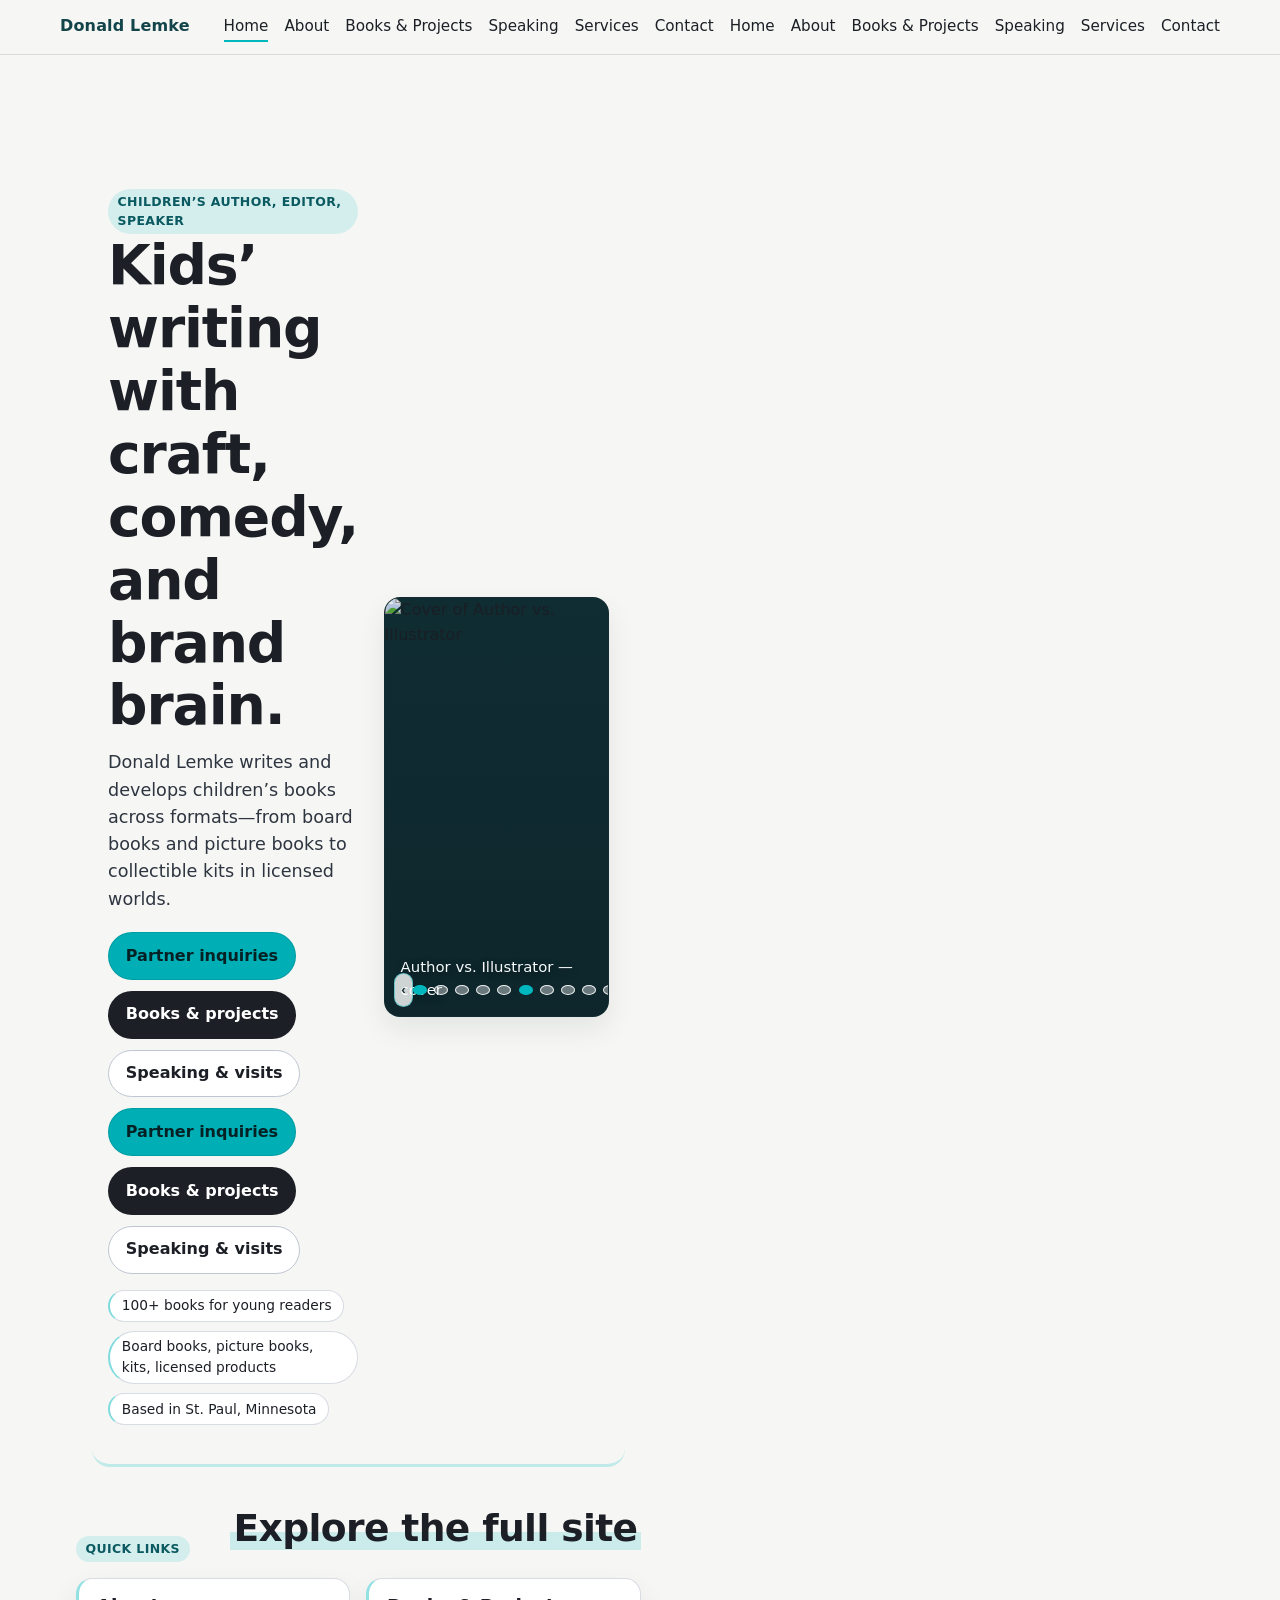
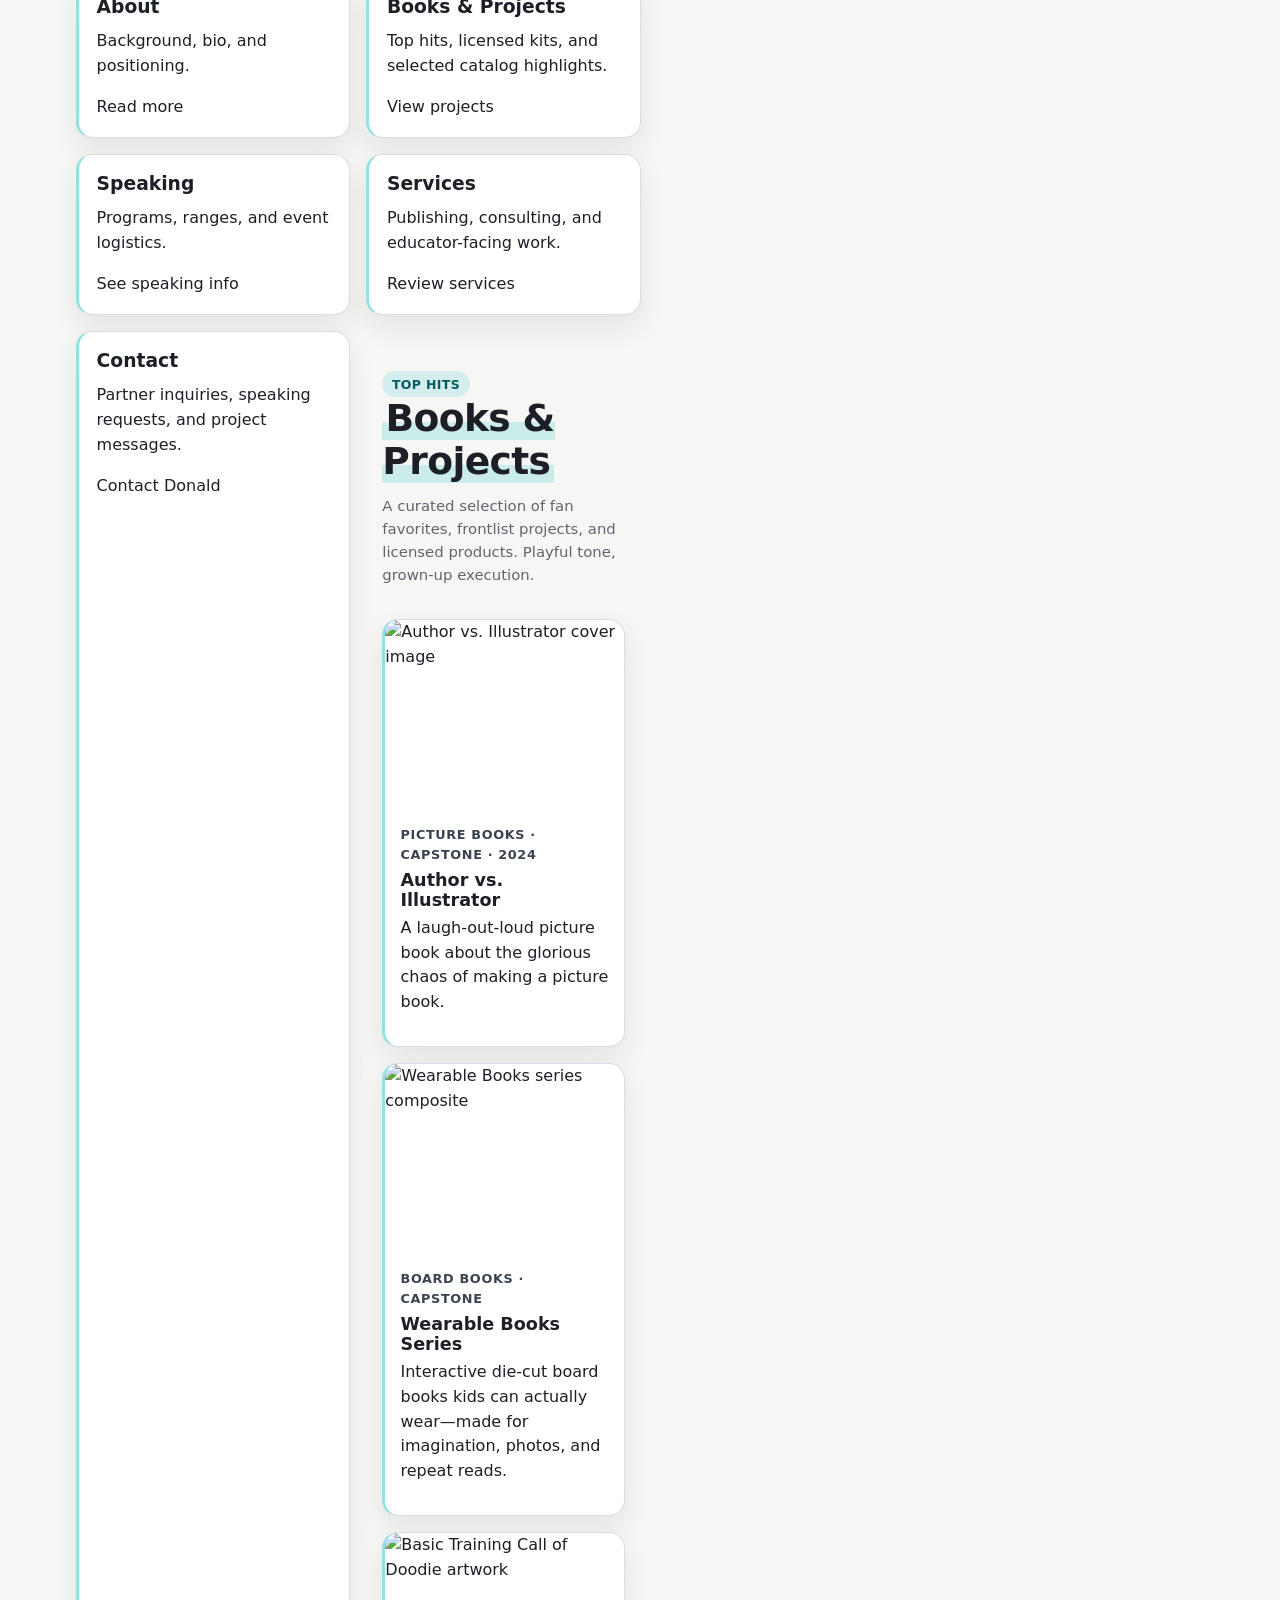
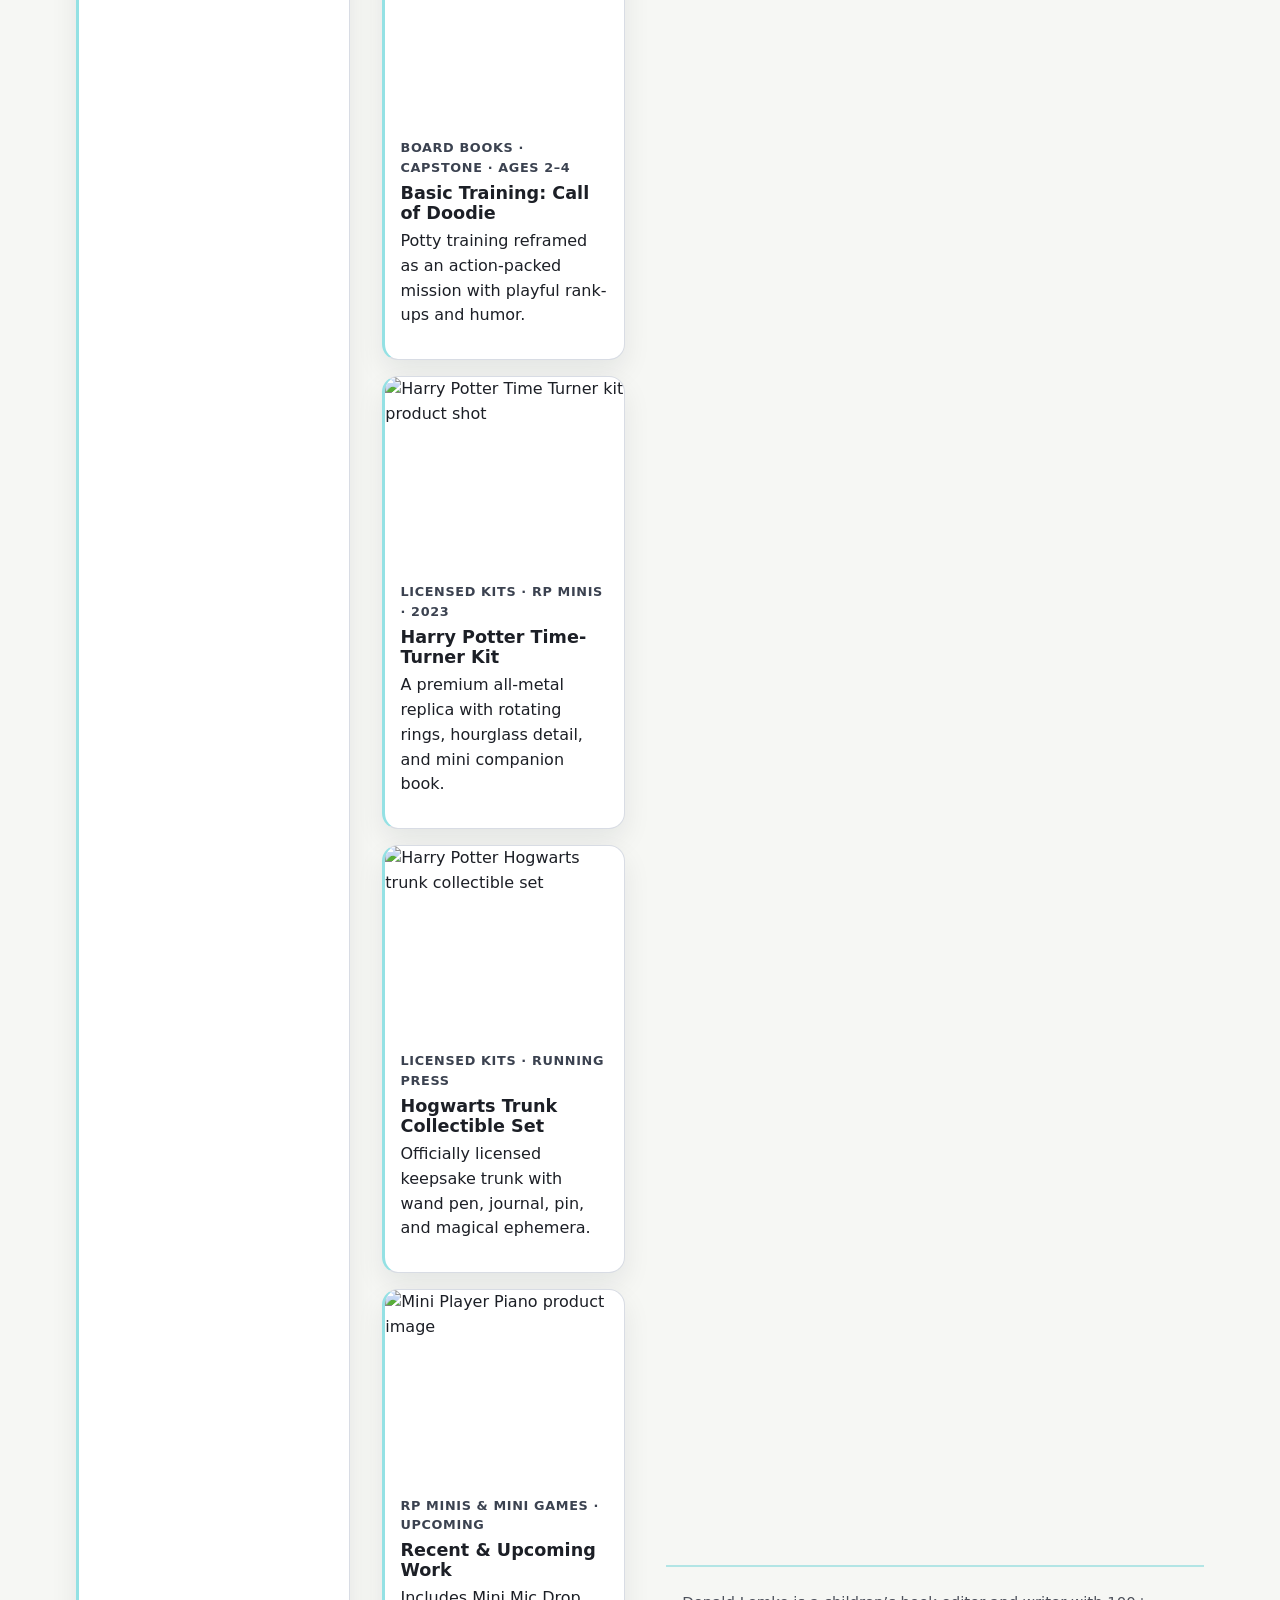
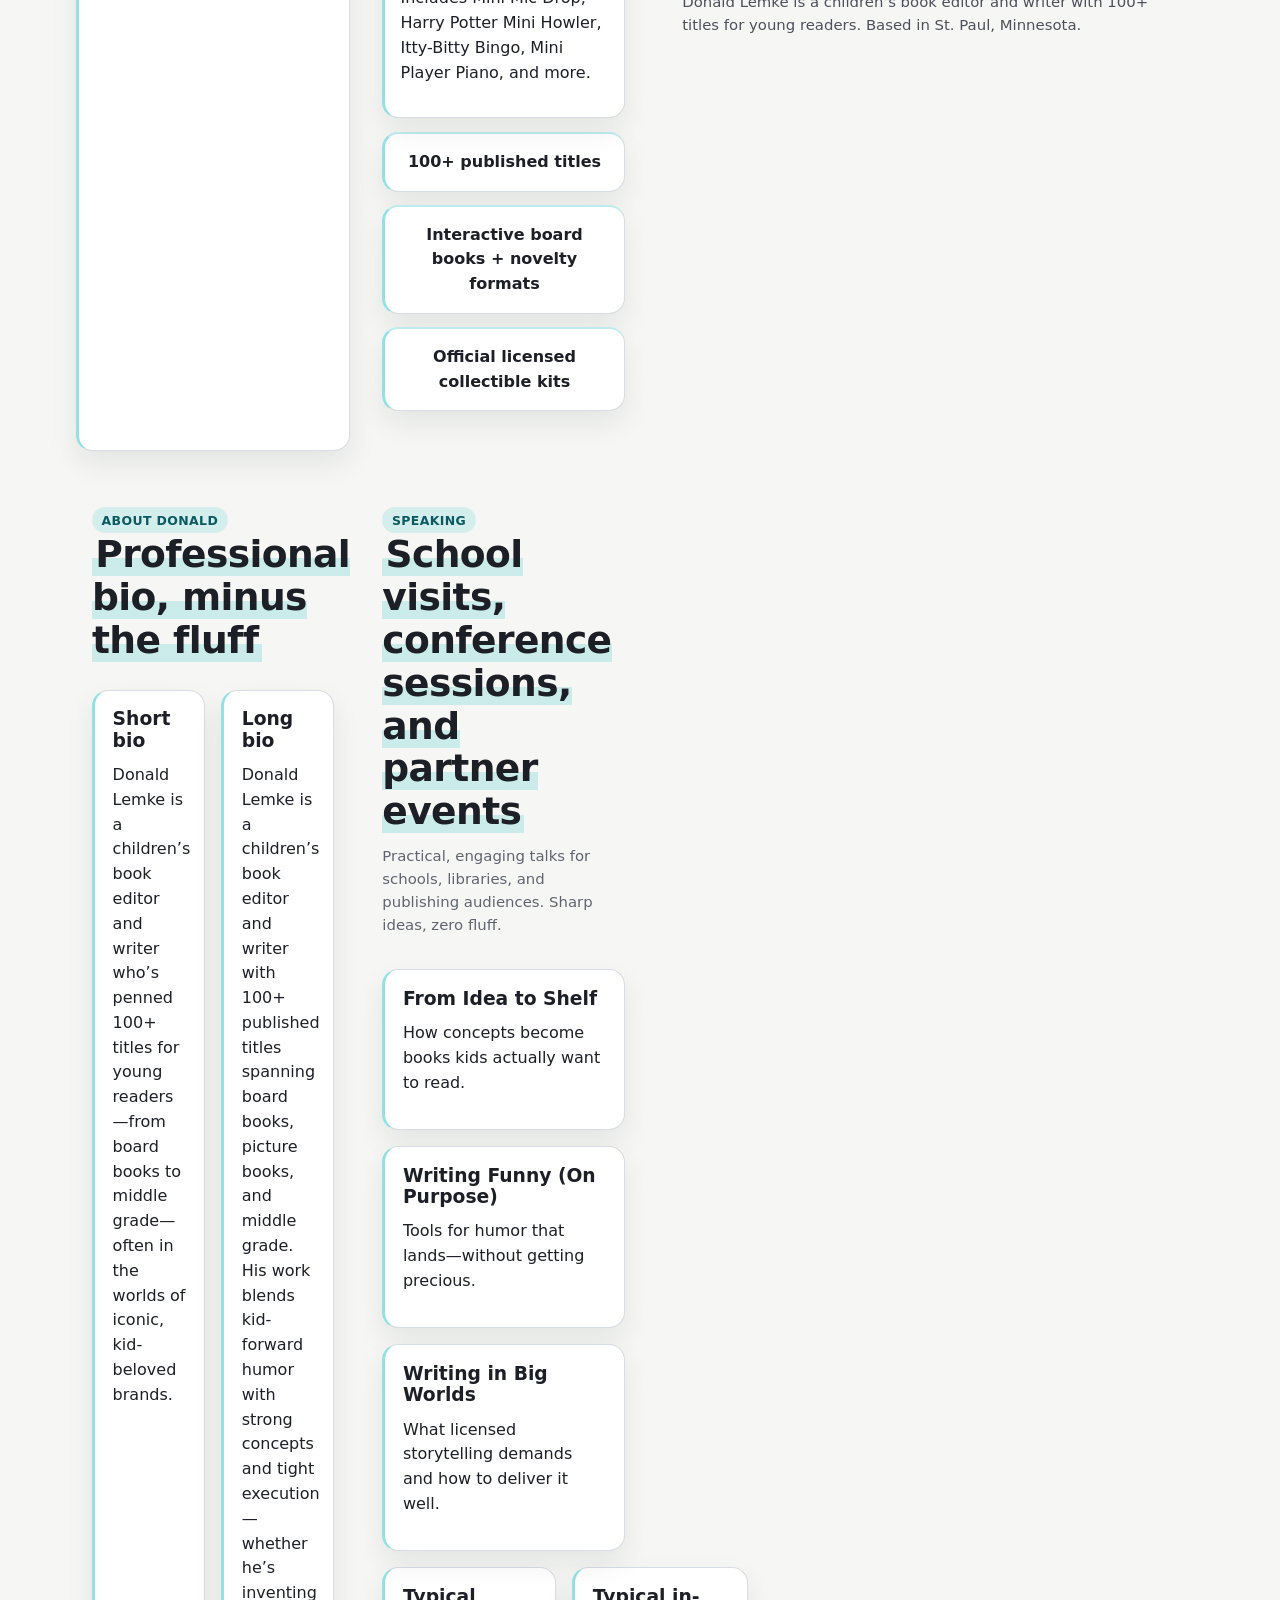
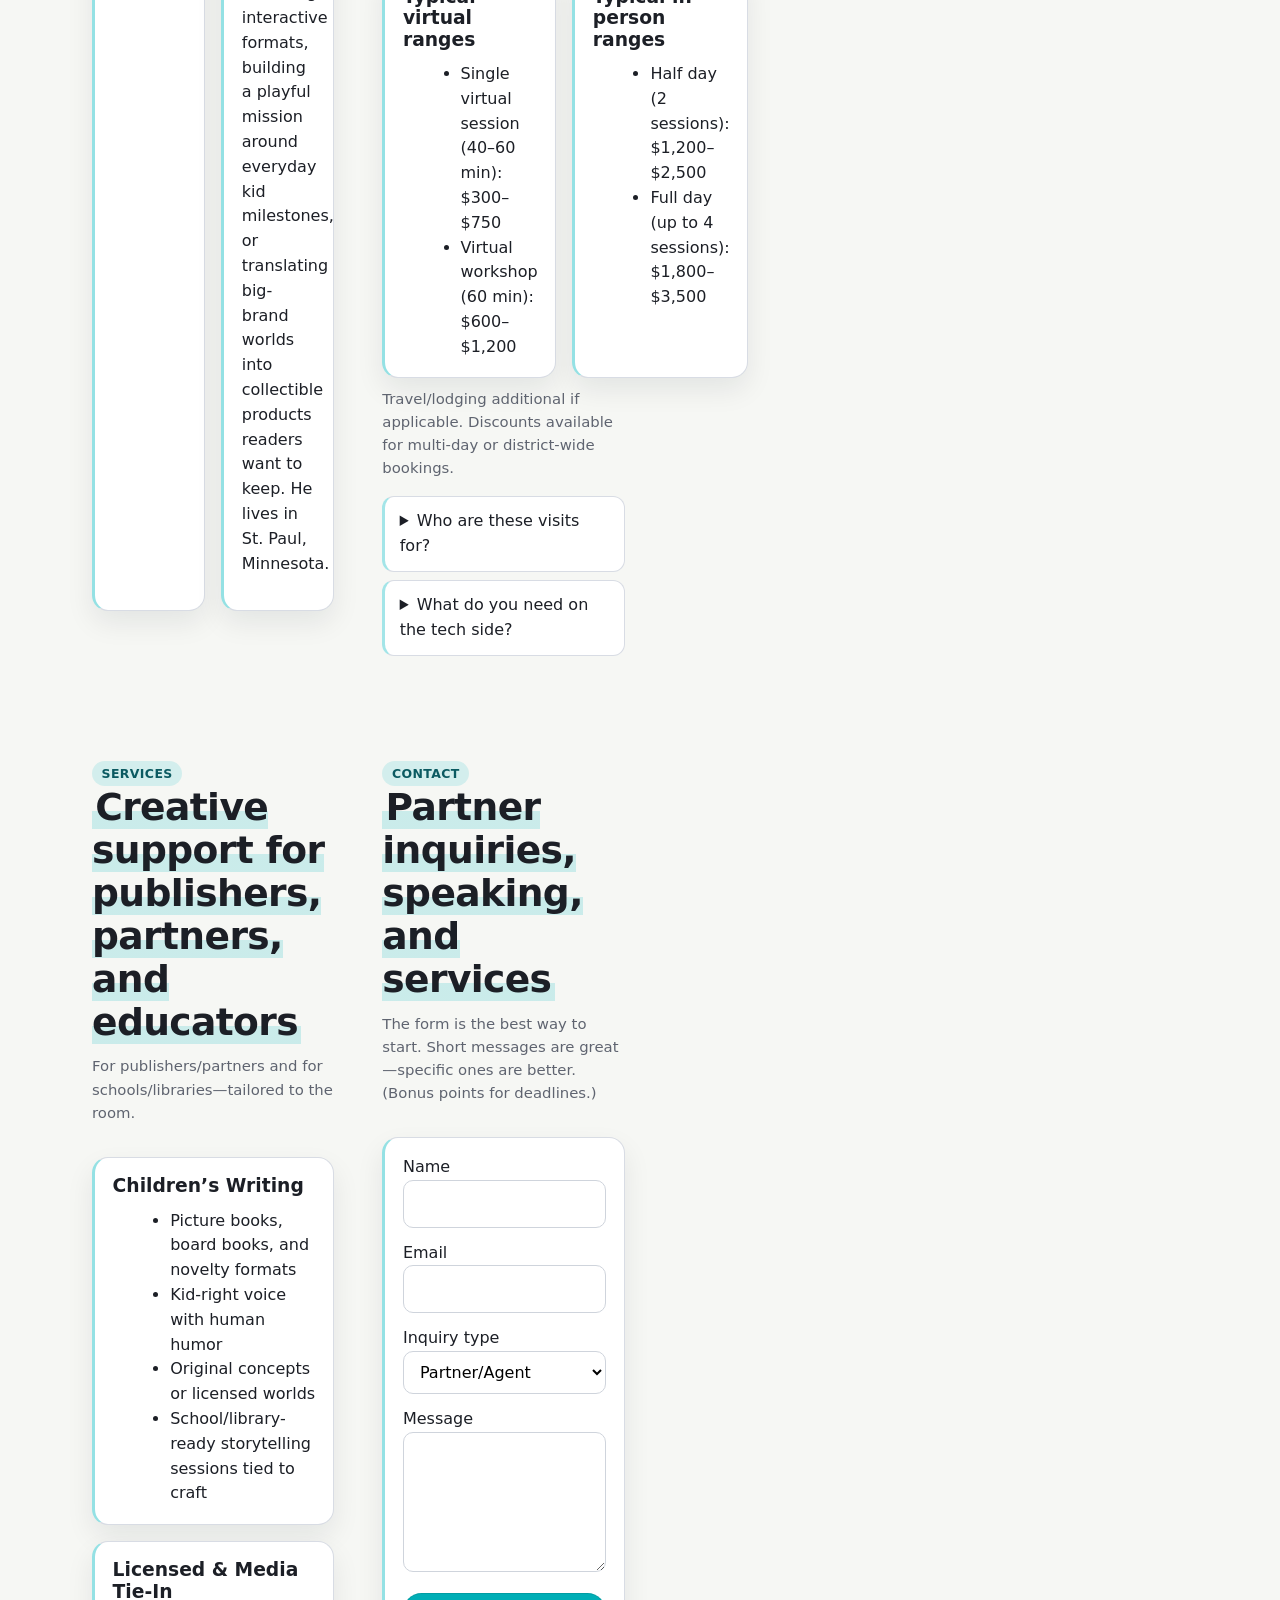
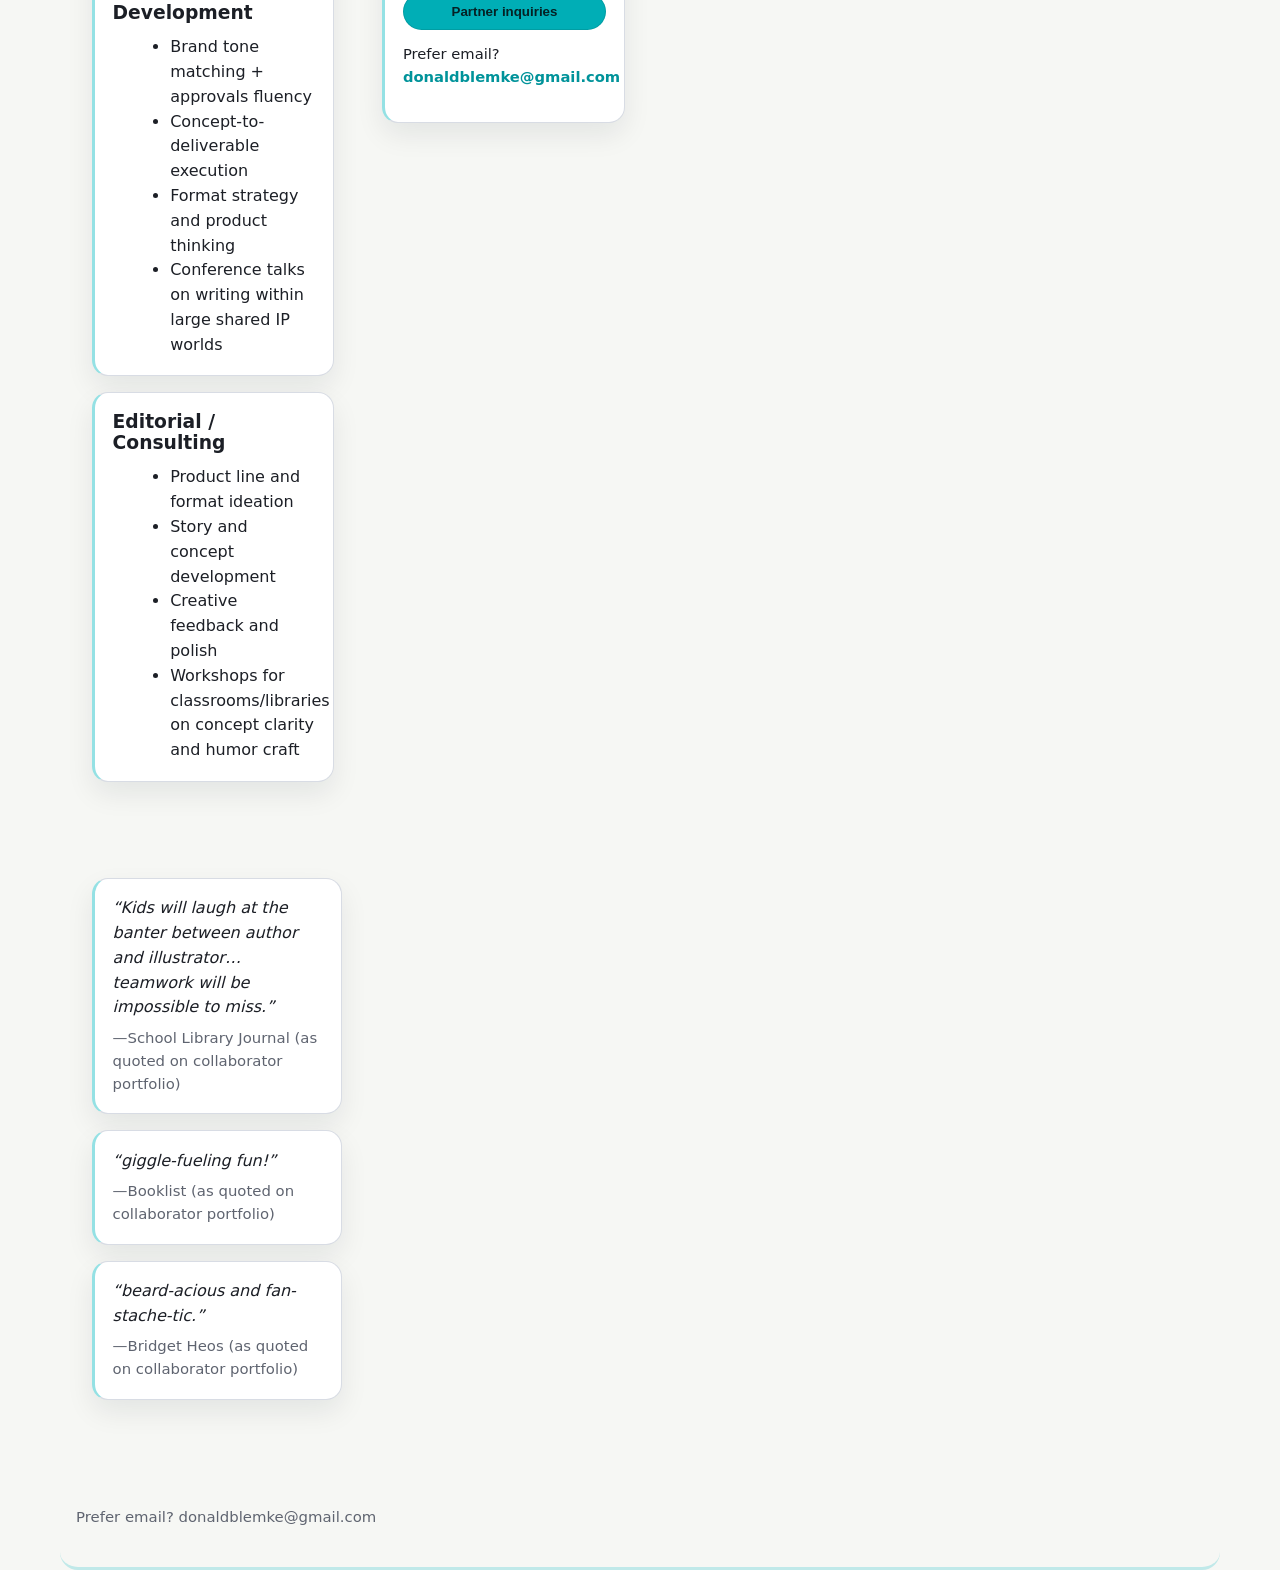
==== index.html @ 1bed09c1 "Merge branch 'main' into codex/build-author-website-for-donald-lemke-vuv1rh" ====
<!doctype html>
<html lang="en">
<head>
  <meta charset="UTF-8" />
  <meta name="viewport" content="width=device-width, initial-scale=1.0" />
  <title>Donald Lemke — Children’s Author, Editor & Speaker</title>
  <meta name="description" content="Clever, human-first writing for kids—original stories, licensed worlds, and everything in between." />
  <link rel="stylesheet" href="/styles.css" />
  <style>
    :root {
      --off-white: #f6f7f4;
      --charcoal: #1c1f26;
      --teal: #00b7be;
      --teal-deep: #00939a;
            --muted: #5f6470;
      --card: #ffffff;
      --border: #d8dce4;
      --shadow: 0 12px 28px rgba(18, 27, 32, 0.08);
      --radius: 16px;
      --max: 1160px;
    }

    * { box-sizing: border-box; }
    html { scroll-behavior: smooth; }
    body {
      margin: 0;
      font-family: Inter, ui-sans-serif, system-ui, -apple-system, Segoe UI, Roboto, Helvetica, Arial, sans-serif;
      color: var(--charcoal);
      background-color: var(--off-white);
      line-height: 1.55;
    }

    img { max-width: 100%; display: block; }
    a { color: inherit; text-decoration: none; position: relative; }

    .container { width: min(100% - 2rem, var(--max)); margin-inline: auto; }

    .accent-label {
      display: inline-block;
      background: rgba(0, 183, 190, 0.14);
      color: #0b5a61;
      padding: 0.2rem 0.6rem;
      border-radius: 999px;
      font-size: 0.78rem;
      font-weight: 700;
      letter-spacing: 0.03em;
      text-transform: uppercase;
    }

    header {
      position: sticky;
      top: 0;
      z-index: 20;
      background: rgba(246, 247, 244, 0.94);
      backdrop-filter: blur(9px);
      border-bottom: 1px solid rgba(28, 31, 38, 0.12);
    }

    .nav-wrap {
      display: flex;
      align-items: center;
      justify-content: space-between;
      gap: 1rem;
      padding: 0.9rem 0;
    }

    .brand {
      font-weight: 850;
      letter-spacing: 0.01em;
      color: #12444a;
    }

    nav { display: flex; flex-wrap: wrap; gap: 1rem; font-size: 0.95rem; }

    nav a::after, a.link::after {
      content: "";
      position: absolute;
      left: 0;
      right: 100%;
      bottom: -3px;
      height: 2px;
      background: var(--teal);
      transition: right 180ms ease;
    }

    nav a:hover::after, a.link:hover::after { right: 0; }

    h1, h2, h3 { line-height: 1.14; margin: 0 0 0.75rem; }
    h1 { font-size: clamp(2.2rem, 5.6vw, 3.45rem); letter-spacing: -0.02em; }
    h2 { font-size: clamp(1.65rem, 3.7vw, 2.35rem); letter-spacing: -0.016em; }
    p { margin: 0 0 1rem; }

    .hero {
      position: relative;
      display: grid;
      grid-template-columns: 1.05fr 1fr;
      gap: 1.6rem;
      align-items: center;
      padding: 3.7rem 0 2.4rem;
      border-bottom: 3px solid rgba(0, 183, 190, 0.22);
      background: #f6f7f4;
      border-radius: 18px;
      padding-inline: 1rem;
    }

    .lead { font-size: 1.1rem; color: #2e3540; }

    .button-row { display: flex; flex-wrap: wrap; gap: 0.7rem; margin: 1.2rem 0 1rem; }

    .btn {
      display: inline-block;
      padding: 0.65rem 1.05rem;
      border-radius: 999px;
      border: 1px solid transparent;
      font-weight: 680;
      transition: transform 120ms ease, box-shadow 200ms ease;
    }
    .btn:hover { transform: translateY(-1px); box-shadow: 0 7px 16px rgba(0, 0, 0, 0.1); }
    .btn:focus-visible {
      outline: 3px solid rgba(0, 183, 190, 0.35);
      outline-offset: 2px;
    }

    .btn-primary {
      background: #00aeb6;
      color: #052124;
      border-color: rgba(0, 130, 136, 0.4);
    }
    .btn-dark { background: var(--charcoal); color: #fff; }
    .btn-outline { background: #fff; border-color: #bfc6d2; }
    .btn-outline:hover { border-color: var(--teal); color: #0a5f66; }

    .proof { display: flex; flex-wrap: wrap; gap: 0.55rem; margin-top: 1rem; }
    .proof span {
      background: #fff;
      border: 1px solid var(--border);
      border-left: 2px solid rgba(0, 183, 190, 0.5);
      border-radius: 999px;
      padding: 0.28rem 0.74rem;
      font-size: 0.86rem;
    }

    .hero-carousel {
      position: relative;
      overflow: hidden;
      border-radius: 16px;
      border: 1px solid rgba(28, 31, 38, 0.14);
      box-shadow: var(--shadow);
      min-height: 420px;
      background: #102f34;
    }

    .carousel-slide {
      position: absolute;
      inset: 0;
      opacity: 0;
      transition: opacity 700ms ease;
      pointer-events: none;
    }

    .carousel-slide.active { opacity: 1; pointer-events: auto; }

    .carousel-slide img {
      width: 100%;
      height: 100%;
      object-fit: cover;
    }

    .carousel-slide::after {
      content: "";
      position: absolute;
      inset: 0;
      background: linear-gradient(180deg, rgba(10, 24, 31, 0.1) 0%, rgba(10, 24, 31, 0.26) 60%, rgba(10, 24, 31, 0.4) 100%);
    }

    .carousel-caption {
      position: absolute;
      left: 1rem;
      right: 1rem;
      bottom: 0.9rem;
      color: #f7fbfb;
      font-size: 0.93rem;
      z-index: 3;
      text-shadow: 0 2px 8px rgba(0, 0, 0, 0.45);
    }

    .carousel-controls {
      position: absolute;
      inset: auto 0 0 0;
      display: flex;
      align-items: center;
      justify-content: space-between;
      padding: 0.6rem;
      z-index: 4;
    }

    .arrow-btn {
      background: rgba(255, 255, 255, 0.8);
      color: #173237;
      border: 1px solid rgba(0, 183, 190, 0.5);
      width: 34px;
      height: 34px;
      border-radius: 999px;
      cursor: pointer;
      font-weight: 700;
    }

    .arrow-btn:focus-visible, .dot:focus-visible {
      outline: 3px solid rgba(0, 183, 190, 0.45);
      outline-offset: 2px;
    }

    .dots { display: flex; gap: 0.45rem; align-items: center; }

    .dot {
      width: 10px;
      height: 10px;
      border-radius: 50%;
      border: 1px solid rgba(255, 255, 255, 0.9);
      background: rgba(255, 255, 255, 0.38);
      cursor: pointer;
    }

    .dot.active { background: var(--teal); border-color: var(--teal); }

    section { padding: 2.5rem 0; }

    .section-header {
      margin-bottom: 1rem;
      display: flex;
      justify-content: space-between;
      align-items: end;
      gap: 1rem;
    }

    .teal-kick {
      display: inline;
      background: linear-gradient(180deg, transparent 58%, rgba(0, 183, 190, 0.18) 58%);
      padding: 0 0.2rem;
    }

    .small { color: var(--muted); font-size: 0.93rem; }

    .cards {
      display: grid;
      position: relative;
      grid-template-columns: repeat(auto-fit, minmax(240px, 1fr));
      gap: 1rem;
    }

    .project-card,
    .service-card,
    .program-card,
    .quote,
    .fact,
    .rate-block,
    .contact-wrap,
    .about-box {
      background: var(--card);
      border: 1px solid var(--border);
      border-left: 3px solid rgba(0, 183, 190, 0.42);
      border-radius: var(--radius);
      box-shadow: var(--shadow);
    }

    .project-card {
      overflow: hidden;
      display: grid;
      grid-template-rows: 190px auto;
      transition: transform 170ms ease, border-color 170ms ease, box-shadow 170ms ease;
    }

    .project-card:hover {
      transform: translateY(-4px);
      border-color: rgba(0, 183, 190, 0.8);
      box-shadow: 0 12px 24px rgba(20, 27, 30, 0.12);
    }

    .project-card img {
      width: 100%;
      height: 100%;
      object-fit: cover;
    }

    .project-copy { padding: 0.95rem; }
    .project-copy h3 { margin-bottom: 0.38rem; font-size: 1.1rem; }
    .kicker {
      color: #3b4250;
      font-size: 0.8rem;
      text-transform: uppercase;
      letter-spacing: 0.05em;
      margin-bottom: 0.3rem;
      display: block;
      font-weight: 700;
    }

    .highlight-strip {
      display: grid;
      grid-template-columns: repeat(auto-fit, minmax(180px, 1fr));
      gap: 0.8rem;
      margin-top: 0.9rem;
    }

    .fact {
      padding: 1rem;
      border-top: 2px solid rgba(0, 183, 190, 0.26);
      text-align: center;
      font-weight: 650;
      background: #ffffff;
    }

    .columns-2 { display: grid; grid-template-columns: repeat(2, minmax(0, 1fr)); gap: 1rem; }

    .about-box, .service-card, .program-card, .quote, .rate-block, .contact-wrap {
      padding: 1.1rem;
    }

    .services { display: grid; grid-template-columns: repeat(auto-fit, minmax(240px, 1fr)); gap: 1rem; }

    ul { margin: 0.5rem 0 0 1.1rem; }

    .quotes { display: grid; grid-template-columns: repeat(auto-fit, minmax(250px, 1fr)); gap: 1rem; }
    .quote p { margin-bottom: 0.4rem; font-style: italic; }

    .rate-grid { display: grid; grid-template-columns: 1fr 1fr; gap: 1rem; }

    .faq details {
      background: #fff;
      border: 1px solid var(--border);
      border-left: 3px solid rgba(0, 183, 190, 0.36);
      border-radius: 12px;
      padding: 0.75rem 0.9rem;
      margin-bottom: 0.55rem;
    }

    form { display: grid; gap: 0.8rem; }

    input, select, textarea {
      width: 100%;
      border: 1px solid #cfd4dc;
      border-radius: 10px;
      padding: 0.65rem 0.75rem;
      font: inherit;
      background: #fff;
    }

    input:focus, select:focus, textarea:focus {
      outline: none;
      border-color: var(--teal);
      box-shadow: 0 0 0 3px rgba(0, 183, 190, 0.2);
    }

    textarea { min-height: 140px; }

    .email-subtle { margin-top: 0.8rem; font-size: 0.92rem; }
    .email-subtle a { color: var(--teal-deep); font-weight: 600; }

    .section-header .small {
      max-width: 62ch;
    }

    footer {
      border-top: 2px solid rgba(0, 183, 190, 0.28);
      padding: 1.5rem 0 2rem;
      margin-top: 2rem;
      color: #4c505a;
      font-size: 0.93rem;
    }

    @media (max-width: 920px) {
      .hero, .columns-2, .rate-grid { grid-template-columns: 1fr; }
      .hero { padding-top: 2.2rem; }
      .hero-carousel { min-height: 320px; }
      .section-header { flex-direction: column; align-items: start; }
    }
  </style>
</head>
<body>
  <header>
    <div class="container nav-wrap">
      <div class="brand">Donald Lemke</div>
      <nav>
        <a href="/" aria-current="page">Home</a>
        <a href="/about/">About</a>
        <a href="/books/">Books &amp; Projects</a>
        <a href="/speaking/">Speaking</a>
        <a href="/services/">Services</a>
        <a href="/contact/">Contact</a>
        <a href="#home">Home</a>
        <a href="#about">About</a>
        <a href="#books">Books &amp; Projects</a>
        <a href="#speaking">Speaking</a>
        <a href="#services">Services</a>
        <a href="#contact">Contact</a>
      </nav>
    </div>
  </header>

  <main class="container">
    <section class="hero">
  <main>
    <section id="home" class="container hero">
      <div>
        <span class="accent-label">Children’s author, editor, speaker</span>
        <h1>Kids’ writing with craft, comedy, and brand brain.</h1>
        <p class="lead">Donald Lemke writes and develops children’s books across formats—from board books and picture books to collectible kits in licensed worlds.</p>
        <div class="button-row">
          <a class="btn btn-primary" href="/contact/">Partner inquiries</a>
          <a class="btn btn-dark" href="/books/">Books &amp; projects</a>
          <a class="btn btn-outline" href="/speaking/">Speaking &amp; visits</a>
          <a class="btn btn-primary" href="/contact">Partner inquiries</a>
          <a class="btn btn-dark" href="#books">Books &amp; projects</a>
          <a class="btn btn-outline" href="#speaking">Speaking &amp; visits</a>
        </div>
        <div class="proof">
          <span>100+ books for young readers</span>
          <span>Board books, picture books, kits, licensed products</span>
          <span>Based in St. Paul, Minnesota</span>
        </div>
      </div>

      <div class="hero-carousel" aria-label="Featured project images carousel" role="region">
        <div class="carousel-slide active" data-label="Author vs. Illustrator cover">
          <img src="https://images.squarespace-cdn.com/content/v1/6766e048b2ea53316b51613e/5548d552-e757-41cd-a10b-09643dcf58ea/bob_lentz_brand_author_vs_illustrator_hero.jpg" alt="Cover of Author vs. Illustrator" />
          <div class="carousel-caption">Author vs. Illustrator — cover</div>
        </div>
        <div class="carousel-slide" data-label="Author vs. Illustrator spread 1">
          <img src="https://images.squarespace-cdn.com/content/v1/6766e048b2ea53316b51613e/2c370112-6f2a-4005-b2bc-4acabbc3193c/bob_lentz_brand_author_vs_illustrator_spread_1.jpg" alt="Interior spread from Author vs. Illustrator" />
          <div class="carousel-caption">Author vs. Illustrator — interior spread</div>
        </div>
        <div class="carousel-slide" data-label="Wearable Books composite covers">
          <img src="https://images.squarespace-cdn.com/content/v1/6766e048b2ea53316b51613e/b945972d-022a-49f8-a019-47a5a7a33a1f/bob_lentz_brand_wearable_books_series.jpg" alt="Composite image of the Wearable Books series covers" />
          <div class="carousel-caption">Wearable Books — composite covers</div>
        </div>
        <div class="carousel-slide" data-label="Wearable Books spreads grid">
          <img src="https://images.squarespace-cdn.com/content/v1/6766e048b2ea53316b51613e/dc1c6611-5ca2-4349-bd59-5a0f02d07f67/bob_lentz_brand_wearable_books_spreads.jpg" alt="Grid of interior spreads from Wearable Books" />
          <div class="carousel-caption">Wearable Books — spreads grid</div>
        </div>
        <div class="carousel-slide" data-label="Basic Training Call of Doodie hero">
          <img src="https://images.squarespace-cdn.com/content/v1/6766e048b2ea53316b51613e/0d682649-1b5e-47b4-9b0c-3f3071604315/bob_lentz_brand_basic_training_hero.jpg" alt="Basic Training Call of Doodie hero image" />
          <div class="carousel-caption">Basic Training: Call of Doodie — hero art</div>
        </div>

        <div class="carousel-controls">
          <button class="arrow-btn" id="prevSlide" type="button" aria-label="Previous slide">‹</button>
          <div class="dots" id="carouselDots" aria-label="Slide selector"></div>
          <button class="arrow-btn" id="nextSlide" type="button" aria-label="Next slide">›</button>
        </div>
      </div>
    </section>

    <section>
      <div class="section-header">
        <span class="accent-label">Quick links</span>
        <h2><span class="teal-kick">Explore the full site</span></h2>
      </div>
      <div class="cards">
        <article class="service-card"><h3>About</h3><p>Background, bio, and positioning.</p><a class="link" href="/about/">Read more</a></article>
        <article class="service-card"><h3>Books &amp; Projects</h3><p>Top hits, licensed kits, and selected catalog highlights.</p><a class="link" href="/books/">View projects</a></article>
        <article class="service-card"><h3>Speaking</h3><p>Programs, ranges, and event logistics.</p><a class="link" href="/speaking/">See speaking info</a></article>
        <article class="service-card"><h3>Services</h3><p>Publishing, consulting, and educator-facing work.</p><a class="link" href="/services/">Review services</a></article>
        <article class="service-card"><h3>Contact</h3><p>Partner inquiries, speaking requests, and project messages.</p><a class="link" href="/contact/">Contact Donald</a></article>
    <section class="container" id="books">
      <div class="section-header">
        <div>
          <span class="accent-label">Top hits</span>
          <h2><span class="teal-kick">Books &amp; Projects</span></h2>
          <p class="small">A curated selection of fan favorites, frontlist projects, and licensed products. Playful tone, grown-up execution.</p>
        </div>
      </div>

      <div class="cards">
        <article class="project-card">
          <img src="https://images.squarespace-cdn.com/content/v1/6766e048b2ea53316b51613e/5548d552-e757-41cd-a10b-09643dcf58ea/bob_lentz_brand_author_vs_illustrator_hero.jpg" alt="Author vs. Illustrator cover image" />
          <div class="project-copy">
            <span class="kicker">Picture books · Capstone · 2024</span>
            <h3>Author vs. Illustrator</h3>
            <p>A laugh-out-loud picture book about the glorious chaos of making a picture book.</p>
          </div>
        </article>

        <article class="project-card">
          <img src="https://images.squarespace-cdn.com/content/v1/6766e048b2ea53316b51613e/b945972d-022a-49f8-a019-47a5a7a33a1f/bob_lentz_brand_wearable_books_series.jpg" alt="Wearable Books series composite" />
          <div class="project-copy">
            <span class="kicker">Board books · Capstone</span>
            <h3>Wearable Books Series</h3>
            <p>Interactive die-cut board books kids can actually wear—made for imagination, photos, and repeat reads.</p>
          </div>
        </article>

        <article class="project-card">
          <img src="https://images.squarespace-cdn.com/content/v1/6766e048b2ea53316b51613e/0d682649-1b5e-47b4-9b0c-3f3071604315/bob_lentz_brand_basic_training_hero.jpg" alt="Basic Training Call of Doodie artwork" />
          <div class="project-copy">
            <span class="kicker">Board books · Capstone · Ages 2–4</span>
            <h3>Basic Training: Call of Doodie</h3>
            <p>Potty training reframed as an action-packed mission with playful rank-ups and humor.</p>
          </div>
        </article>

        <article class="project-card" id="licensed">
          <img src="https://www.hachettebookgroup.com/wp-content/uploads/2023/09/9780762482412.jpg" alt="Harry Potter Time Turner kit product shot" />
          <div class="project-copy">
            <span class="kicker">Licensed kits · RP Minis · 2023</span>
            <h3>Harry Potter Time-Turner Kit</h3>
            <p>A premium all-metal replica with rotating rings, hourglass detail, and mini companion book.</p>
          </div>
        </article>

        <article class="project-card">
          <img src="https://www.hachettebookgroup.com/wp-content/uploads/2023/09/9780762474738-1.jpg" alt="Harry Potter Hogwarts trunk collectible set" />
          <div class="project-copy">
            <span class="kicker">Licensed kits · Running Press</span>
            <h3>Hogwarts Trunk Collectible Set</h3>
            <p>Officially licensed keepsake trunk with wand pen, journal, pin, and magical ephemera.</p>
          </div>
        </article>

        <article class="project-card" id="rpminis">
          <img src="https://www.hachettebookgroup.com/wp-content/uploads/2026/02/9798894143330_db7b7d.jpg" alt="Mini Player Piano product image" />
          <div class="project-copy">
            <span class="kicker">RP Minis &amp; mini games · Upcoming</span>
            <h3>Recent &amp; Upcoming Work</h3>
            <p>Includes Mini Mic Drop, Harry Potter Mini Howler, Itty-Bitty Bingo, Mini Player Piano, and more.</p>
          </div>
        </article>
      </div>

      <div class="highlight-strip">
        <div class="fact">100+ published titles</div>
        <div class="fact">Interactive board books + novelty formats</div>
        <div class="fact">Official licensed collectible kits</div>
      </div>
    </section>

    <section class="container" id="about">
      <div class="section-header">
        <div>
          <span class="accent-label">About Donald</span>
          <h2><span class="teal-kick">Professional bio, minus the fluff</span></h2>
        </div>
      </div>
      <div class="columns-2">
        <article class="about-box">
          <h3>Short bio</h3>
          <p>Donald Lemke is a children’s book editor and writer who’s penned 100+ titles for young readers—from board books to middle grade—often in the worlds of iconic, kid-beloved brands.</p>
        </article>
        <article class="about-box">
          <h3>Long bio</h3>
          <p>Donald Lemke is a children’s book editor and writer with 100+ published titles spanning board books, picture books, and middle grade. His work blends kid-forward humor with strong concepts and tight execution—whether he’s inventing interactive formats, building a playful mission around everyday kid milestones, or translating big-brand worlds into collectible products readers want to keep. He lives in St. Paul, Minnesota.</p>
        </article>
      </div>
    </section>

    <section class="container" id="speaking">
      <div class="section-header">
        <div>
          <span class="accent-label">Speaking</span>
          <h2><span class="teal-kick">School visits, conference sessions, and partner events</span></h2>
          <p class="small">Practical, engaging talks for schools, libraries, and publishing audiences. Sharp ideas, zero fluff.</p>
        </div>
      </div>
      <div class="cards">
        <article class="program-card">
          <h3>From Idea to Shelf</h3>
          <p>How concepts become books kids actually want to read.</p>
        </article>
        <article class="program-card">
          <h3>Writing Funny (On Purpose)</h3>
          <p>Tools for humor that lands—without getting precious.</p>
        </article>
        <article class="program-card">
          <h3>Writing in Big Worlds</h3>
          <p>What licensed storytelling demands and how to deliver it well.</p>
        </article>
      </div>
      <div class="rate-grid" style="margin-top: 1rem;">
        <article class="rate-block">
          <h3>Typical virtual ranges</h3>
          <ul>
            <li>Single virtual session (40–60 min): $300–$750</li>
            <li>Virtual workshop (60 min): $600–$1,200</li>
          </ul>
        </article>
        <article class="rate-block">
          <h3>Typical in-person ranges</h3>
          <ul>
            <li>Half day (2 sessions): $1,200–$2,500</li>
            <li>Full day (up to 4 sessions): $1,800–$3,500</li>
          </ul>
        </article>
      </div>
      <p class="small" style="margin-top: 0.6rem;">Travel/lodging additional if applicable. Discounts available for multi-day or district-wide bookings.</p>
      <div class="faq" style="margin-top: 1rem;">
        <details>
          <summary>Who are these visits for?</summary>
          <p>Schools, libraries, conferences, and partner events.</p>
        </details>
        <details>
          <summary>What do you need on the tech side?</summary>
          <p>A projector/screen for in-person; Zoom or Google Meet for virtual.</p>
        </details>
      </div>
    </section>

    <section class="container" id="services">
      <div class="section-header">
        <div>
          <span class="accent-label">Services</span>
          <h2><span class="teal-kick">Creative support for publishers, partners, and educators</span></h2>
          <p class="small">For publishers/partners and for schools/libraries—tailored to the room.</p>
        </div>
      </div>
      <div class="services">
        <article class="service-card">
          <h3>Children’s Writing</h3>
          <ul>
            <li>Picture books, board books, and novelty formats</li>
            <li>Kid-right voice with human humor</li>
            <li>Original concepts or licensed worlds</li>
            <li>School/library-ready storytelling sessions tied to craft</li>
          </ul>
        </article>
        <article class="service-card">
          <h3>Licensed &amp; Media Tie-In Development</h3>
          <ul>
            <li>Brand tone matching + approvals fluency</li>
            <li>Concept-to-deliverable execution</li>
            <li>Format strategy and product thinking</li>
            <li>Conference talks on writing within large shared IP worlds</li>
          </ul>
        </article>
        <article class="service-card">
          <h3>Editorial / Consulting</h3>
          <ul>
            <li>Product line and format ideation</li>
            <li>Story and concept development</li>
            <li>Creative feedback and polish</li>
            <li>Workshops for classrooms/libraries on concept clarity and humor craft</li>
          </ul>
        </article>
      </div>
    </section>

    <section class="container" id="contact">
      <div class="section-header">
        <div>
          <span class="accent-label">Contact</span>
          <h2><span class="teal-kick">Partner inquiries, speaking, and services</span></h2>
          <p class="small">The form is the best way to start. Short messages are great—specific ones are better. (Bonus points for deadlines.)</p>
        </div>
      </div>
      <article class="contact-wrap">
        <form action="mailto:donaldblemke@gmail.com" method="post" enctype="text/plain">
          <label>Name
            <input type="text" name="name" required />
          </label>
          <label>Email
            <input type="email" name="email" required />
          </label>
          <label>Inquiry type
            <select name="inquiry_type" required>
              <option>Partner/Agent</option>
              <option>Speaking</option>
              <option>Services</option>
              <option>Other</option>
            </select>
          </label>
          <label>Message
            <textarea name="message" required></textarea>
          </label>
          <button class="btn btn-primary" type="submit">Partner inquiries</button>
        </form>
        <p class="email-subtle">Prefer email? <a class="link" href="mailto:donaldblemke@gmail.com">donaldblemke@gmail.com</a></p>
      </article>
    </section>

    <section class="container">
      <div class="quotes">
        <article class="quote">
          <p>“Kids will laugh at the banter between author and illustrator… teamwork will be impossible to miss.”</p>
          <div class="small">—School Library Journal (as quoted on collaborator portfolio)</div>
        </article>
        <article class="quote">
          <p>“giggle-fueling fun!”</p>
          <div class="small">—Booklist (as quoted on collaborator portfolio)</div>
        </article>
        <article class="quote">
          <p>“beard-acious and fan-stache-tic.”</p>
          <div class="small">—Bridget Heos (as quoted on collaborator portfolio)</div>
        </article>
      </div>
    </section>
  </main>

  <footer>
    <div class="container">
      Donald Lemke is a children’s book editor and writer with 100+ titles for young readers. Based in St. Paul, Minnesota.
    </div>
  </footer>

  <script src="/script.js"></script>
      <span class="small"> Prefer email? <a class="link" href="mailto:donaldblemke@gmail.com">donaldblemke@gmail.com</a></span>
    </div>
  </footer>

  <script>
    (function () {
      const slides = Array.from(document.querySelectorAll('.carousel-slide'));
      const dotsContainer = document.getElementById('carouselDots');
      const prev = document.getElementById('prevSlide');
      const next = document.getElementById('nextSlide');
      let index = 0;
      let timer;

      function renderDots() {
        slides.forEach((slide, i) => {
          const dot = document.createElement('button');
          dot.type = 'button';
          dot.className = 'dot' + (i === 0 ? ' active' : '');
          dot.setAttribute('aria-label', 'Go to slide ' + (i + 1) + ': ' + slide.dataset.label);
          dot.setAttribute('aria-pressed', i === 0 ? 'true' : 'false');
          dot.addEventListener('click', () => {
            setSlide(i);
            restartAuto();
          });
          dotsContainer.appendChild(dot);
        });
      }

      function setSlide(nextIndex) {
        slides[index].classList.remove('active');
        dotsContainer.children[index].classList.remove('active');
        dotsContainer.children[index].setAttribute('aria-pressed', 'false');
        index = (nextIndex + slides.length) % slides.length;
        slides[index].classList.add('active');
        dotsContainer.children[index].classList.add('active');
        dotsContainer.children[index].setAttribute('aria-pressed', 'true');
      }

      function restartAuto() {
        clearInterval(timer);
        timer = setInterval(() => setSlide(index + 1), 5000);
      }

      prev.addEventListener('click', () => {
        setSlide(index - 1);
        restartAuto();
      });

      next.addEventListener('click', () => {
        setSlide(index + 1);
        restartAuto();
      });

      const carousel = document.querySelector('.hero-carousel');
      carousel.addEventListener('keydown', (event) => {
        if (event.key === 'ArrowLeft') {
          setSlide(index - 1);
          restartAuto();
        }
        if (event.key === 'ArrowRight') {
          setSlide(index + 1);
          restartAuto();
        }
      });

      renderDots();
      restartAuto();
    })();
  </script>
</body>
</html>
---- styles.css ----
:root {
  --off-white: #f6f7f4;
  --charcoal: #1c1f26;
  --teal: #00b7be;
  --teal-deep: #00939a;
  --muted: #5f6470;
  --card: #ffffff;
  --border: #d8dce4;
  --shadow: 0 12px 28px rgba(18, 27, 32, 0.08);
  --radius: 16px;
  --max: 1160px;
}

* { box-sizing: border-box; }
html { scroll-behavior: smooth; }
body {
  margin: 0;
  font-family: Inter, ui-sans-serif, system-ui, -apple-system, Segoe UI, Roboto, Helvetica, Arial, sans-serif;
  color: var(--charcoal);
  background-color: var(--off-white);
  line-height: 1.55;
}

img { max-width: 100%; display: block; }
a { color: inherit; text-decoration: none; position: relative; }
.container { width: min(100% - 2rem, var(--max)); margin-inline: auto; }

header {
  position: sticky;
  top: 0;
  z-index: 20;
  background: rgba(246, 247, 244, 0.94);
  backdrop-filter: blur(9px);
  border-bottom: 1px solid rgba(28, 31, 38, 0.12);
}
.nav-wrap { display: flex; align-items: center; justify-content: space-between; gap: 1rem; padding: 0.9rem 0; }
.brand { font-weight: 850; letter-spacing: 0.01em; color: #12444a; }
nav { display: flex; flex-wrap: wrap; gap: 1rem; font-size: 0.95rem; }
nav a::after, a.link::after {
  content: "";
  position: absolute;
  left: 0;
  right: 100%;
  bottom: -3px;
  height: 2px;
  background: var(--teal);
  transition: right 180ms ease;
}
nav a:hover::after, nav a[aria-current="page"]::after, a.link:hover::after { right: 0; }

h1, h2, h3 { line-height: 1.14; margin: 0 0 0.75rem; }
h1 { font-size: clamp(2.2rem, 5.6vw, 3.45rem); letter-spacing: -0.02em; }
h2 { font-size: clamp(1.65rem, 3.7vw, 2.35rem); letter-spacing: -0.016em; }
p { margin: 0 0 1rem; }

.hero {
  position: relative;
  display: grid;
  grid-template-columns: 1.05fr 1fr;
  gap: 1.6rem;
  align-items: center;
  padding: 3.7rem 1rem 2.4rem;
  border-bottom: 3px solid rgba(0, 183, 190, 0.22);
  background: #f6f7f4;
  border-radius: 18px;
  margin-top: 0.5rem;
}
.lead { font-size: 1.1rem; color: #2e3540; }

.accent-label {
  display: inline-block;
  background: rgba(0, 183, 190, 0.14);
  color: #0b5a61;
  padding: 0.2rem 0.6rem;
  border-radius: 999px;
  font-size: 0.78rem;
  font-weight: 700;
  letter-spacing: 0.03em;
  text-transform: uppercase;
}

.button-row { display: flex; flex-wrap: wrap; gap: 0.7rem; margin: 1.2rem 0 1rem; }
.btn {
  display: inline-block;
  padding: 0.65rem 1.05rem;
  border-radius: 999px;
  border: 1px solid transparent;
  font-weight: 680;
  transition: transform 120ms ease, box-shadow 200ms ease;
}
.btn:hover { transform: translateY(-1px); box-shadow: 0 7px 16px rgba(0, 0, 0, 0.1); }
.btn:focus-visible { outline: 3px solid rgba(0, 183, 190, 0.35); outline-offset: 2px; }
.btn-primary { background: #00aeb6; color: #052124; border-color: rgba(0, 130, 136, 0.4); }
.btn-dark { background: var(--charcoal); color: #fff; }
.btn-outline { background: #fff; border-color: #bfc6d2; }
.btn-outline:hover { border-color: var(--teal); color: #0a5f66; }

.proof { display: flex; flex-wrap: wrap; gap: 0.55rem; margin-top: 1rem; }
.proof span {
  background: #fff;
  border: 1px solid var(--border);
  border-left: 2px solid rgba(0, 183, 190, 0.5);
  border-radius: 999px;
  padding: 0.28rem 0.74rem;
  font-size: 0.86rem;
}

.hero-carousel {
  position: relative;
  overflow: hidden;
  border-radius: 16px;
  border: 1px solid rgba(28, 31, 38, 0.14);
  box-shadow: var(--shadow);
  min-height: 420px;
  background: #102f34;
}
.carousel-slide { position: absolute; inset: 0; opacity: 0; transition: opacity 700ms ease; pointer-events: none; }
.carousel-slide.active { opacity: 1; pointer-events: auto; }
.carousel-slide img { width: 100%; height: 100%; object-fit: cover; }
.carousel-slide::after {
  content: "";
  position: absolute;
  inset: 0;
  background: linear-gradient(180deg, rgba(10, 24, 31, 0.1) 0%, rgba(10, 24, 31, 0.26) 60%, rgba(10, 24, 31, 0.4) 100%);
}
.carousel-caption {
  position: absolute;
  left: 1rem;
  right: 1rem;
  bottom: 0.9rem;
  color: #f7fbfb;
  font-size: 0.93rem;
  z-index: 3;
  text-shadow: 0 2px 8px rgba(0,0,0,.45);
}
.carousel-controls { position: absolute; inset: auto 0 0 0; display: flex; align-items: center; justify-content: space-between; padding: .6rem; z-index: 4; }
.arrow-btn {
  background: rgba(255,255,255,.8);
  color: #173237;
  border: 1px solid rgba(0, 183, 190, .45);
  width: 34px; height: 34px; border-radius: 999px; cursor: pointer; font-weight: 700;
}
.arrow-btn:focus-visible, .dot:focus-visible { outline: 3px solid rgba(0, 183, 190, 0.45); outline-offset: 2px; }
.dots { display:flex; gap:.45rem; align-items:center; }
.dot { width:10px;height:10px;border-radius:50%;border:1px solid rgba(255,255,255,.9);background:rgba(255,255,255,.38);cursor:pointer; }
.dot.active { background: var(--teal); border-color: var(--teal); }

.page-hero { padding: 3.2rem 0 1rem; }
.page-hero p { max-width: 68ch; }

section { padding: 2.2rem 0; }
.section-header { margin-bottom: 1rem; }
.teal-kick { display: inline; background: linear-gradient(180deg, transparent 58%, rgba(0, 183, 190, 0.18) 58%); padding: 0 .2rem; }
.small { color: var(--muted); font-size: 0.93rem; }

.cards { display: grid; grid-template-columns: repeat(auto-fit, minmax(240px, 1fr)); gap: 1rem; }
.project-card,.service-card,.program-card,.quote,.fact,.rate-block,.contact-wrap,.about-box {
  background: var(--card);
  border: 1px solid var(--border);
  border-left: 3px solid rgba(0,183,190,.42);
  border-radius: var(--radius);
  box-shadow: var(--shadow);
}
.project-card { overflow:hidden; display:grid; grid-template-rows:190px auto; transition: transform 170ms ease, border-color 170ms ease, box-shadow 170ms ease; }
.project-card:hover { transform: translateY(-4px); border-color: rgba(0,183,190,.8); box-shadow: 0 12px 24px rgba(20, 27, 30, 0.12); }
.project-card img { width:100%; height:100%; object-fit:cover; }
.project-copy { padding: .95rem; }
.kicker { color:#3b4250; font-size:.8rem; text-transform:uppercase; letter-spacing:.05em; margin-bottom:.3rem; display:block; font-weight:700; }

.columns-2 { display:grid; grid-template-columns: repeat(2,minmax(0,1fr)); gap:1rem; }
.about-box,.service-card,.program-card,.quote,.rate-block,.contact-wrap { padding:1.1rem; }
.services { display:grid; grid-template-columns:repeat(auto-fit,minmax(240px,1fr)); gap:1rem; }
ul { margin:.5rem 0 0 1.1rem; }

.highlight-strip { display:grid; grid-template-columns:repeat(auto-fit,minmax(180px,1fr)); gap:.8rem; margin-top:.9rem; }
.fact { padding:1rem; border-top:2px solid rgba(0,183,190,.26); text-align:center; font-weight:650; background:#fff; }

.quotes { display:grid; grid-template-columns: repeat(auto-fit, minmax(250px,1fr)); gap:1rem; }
.quote p { margin-bottom:.4rem; font-style:italic; }

.rate-grid { display:grid; grid-template-columns:1fr 1fr; gap:1rem; }
.faq details { background:#fff; border:1px solid var(--border); border-left:3px solid rgba(0,183,190,.36); border-radius:12px; padding:.75rem .9rem; margin-bottom:.55rem; }

form { display:grid; gap:.8rem; }
input,select,textarea {
  width:100%; border:1px solid #cfd4dc; border-radius:10px; padding:.65rem .75rem; font:inherit; background:#fff;
}
input:focus,select:focus,textarea:focus { outline:none; border-color:var(--teal); box-shadow:0 0 0 3px rgba(0,183,190,.2); }
textarea { min-height:140px; }
.email-subtle { margin-top:.8rem; font-size:.92rem; }
.email-subtle a { color:var(--teal-deep); font-weight:600; }

footer {
  border-top: 2px solid rgba(0,183,190,.20);
  padding: 1.5rem 0 2rem;
  margin-top: 2rem;
  color: #4c505a;
  font-size: .93rem;
}

@media (max-width: 920px) {
  .hero,.columns-2,.rate-grid { grid-template-columns:1fr; }
  .hero { padding-top:2.2rem; }
  .hero-carousel { min-height:320px; }
}
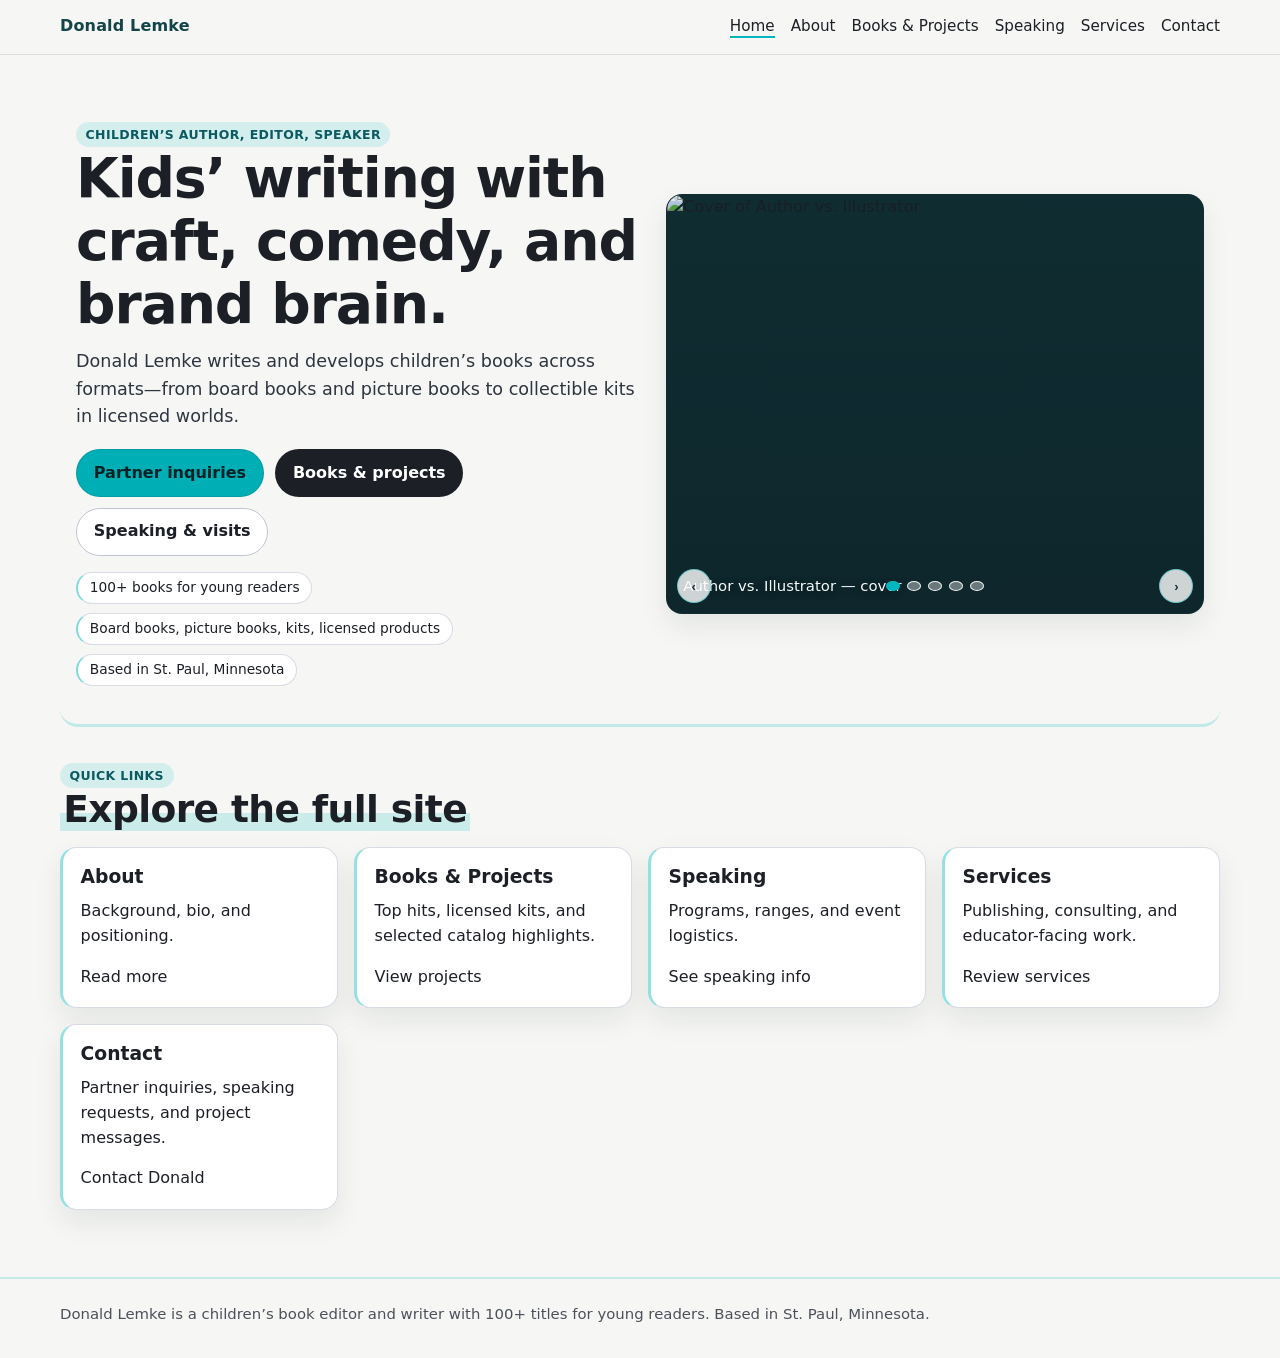
==== commit 53e807ac: "Fix duplicated nav layout and header alignment on homepage" ====
--- a/index.html
+++ b/index.html
@@ -6,400 +6,26 @@
   <title>Donald Lemke — Children’s Author, Editor & Speaker</title>
   <meta name="description" content="Clever, human-first writing for kids—original stories, licensed worlds, and everything in between." />
   <link rel="stylesheet" href="/styles.css" />
-  <style>
-    :root {
-      --off-white: #f6f7f4;
-      --charcoal: #1c1f26;
-      --teal: #00b7be;
-      --teal-deep: #00939a;
-            --muted: #5f6470;
-      --card: #ffffff;
-      --border: #d8dce4;
-      --shadow: 0 12px 28px rgba(18, 27, 32, 0.08);
-      --radius: 16px;
-      --max: 1160px;
-    }
-
-    * { box-sizing: border-box; }
-    html { scroll-behavior: smooth; }
-    body {
-      margin: 0;
-      font-family: Inter, ui-sans-serif, system-ui, -apple-system, Segoe UI, Roboto, Helvetica, Arial, sans-serif;
-      color: var(--charcoal);
-      background-color: var(--off-white);
-      line-height: 1.55;
-    }
-
-    img { max-width: 100%; display: block; }
-    a { color: inherit; text-decoration: none; position: relative; }
-
-    .container { width: min(100% - 2rem, var(--max)); margin-inline: auto; }
-
-    .accent-label {
-      display: inline-block;
-      background: rgba(0, 183, 190, 0.14);
-      color: #0b5a61;
-      padding: 0.2rem 0.6rem;
-      border-radius: 999px;
-      font-size: 0.78rem;
-      font-weight: 700;
-      letter-spacing: 0.03em;
-      text-transform: uppercase;
-    }
-
-    header {
-      position: sticky;
-      top: 0;
-      z-index: 20;
-      background: rgba(246, 247, 244, 0.94);
-      backdrop-filter: blur(9px);
-      border-bottom: 1px solid rgba(28, 31, 38, 0.12);
-    }
-
-    .nav-wrap {
-      display: flex;
-      align-items: center;
-      justify-content: space-between;
-      gap: 1rem;
-      padding: 0.9rem 0;
-    }
-
-    .brand {
-      font-weight: 850;
-      letter-spacing: 0.01em;
-      color: #12444a;
-    }
-
-    nav { display: flex; flex-wrap: wrap; gap: 1rem; font-size: 0.95rem; }
-
-    nav a::after, a.link::after {
-      content: "";
-      position: absolute;
-      left: 0;
-      right: 100%;
-      bottom: -3px;
-      height: 2px;
-      background: var(--teal);
-      transition: right 180ms ease;
-    }
-
-    nav a:hover::after, a.link:hover::after { right: 0; }
-
-    h1, h2, h3 { line-height: 1.14; margin: 0 0 0.75rem; }
-    h1 { font-size: clamp(2.2rem, 5.6vw, 3.45rem); letter-spacing: -0.02em; }
-    h2 { font-size: clamp(1.65rem, 3.7vw, 2.35rem); letter-spacing: -0.016em; }
-    p { margin: 0 0 1rem; }
-
-    .hero {
-      position: relative;
-      display: grid;
-      grid-template-columns: 1.05fr 1fr;
-      gap: 1.6rem;
-      align-items: center;
-      padding: 3.7rem 0 2.4rem;
-      border-bottom: 3px solid rgba(0, 183, 190, 0.22);
-      background: #f6f7f4;
-      border-radius: 18px;
-      padding-inline: 1rem;
-    }
-
-    .lead { font-size: 1.1rem; color: #2e3540; }
-
-    .button-row { display: flex; flex-wrap: wrap; gap: 0.7rem; margin: 1.2rem 0 1rem; }
-
-    .btn {
-      display: inline-block;
-      padding: 0.65rem 1.05rem;
-      border-radius: 999px;
-      border: 1px solid transparent;
-      font-weight: 680;
-      transition: transform 120ms ease, box-shadow 200ms ease;
-    }
-    .btn:hover { transform: translateY(-1px); box-shadow: 0 7px 16px rgba(0, 0, 0, 0.1); }
-    .btn:focus-visible {
-      outline: 3px solid rgba(0, 183, 190, 0.35);
-      outline-offset: 2px;
-    }
-
-    .btn-primary {
-      background: #00aeb6;
-      color: #052124;
-      border-color: rgba(0, 130, 136, 0.4);
-    }
-    .btn-dark { background: var(--charcoal); color: #fff; }
-    .btn-outline { background: #fff; border-color: #bfc6d2; }
-    .btn-outline:hover { border-color: var(--teal); color: #0a5f66; }
-
-    .proof { display: flex; flex-wrap: wrap; gap: 0.55rem; margin-top: 1rem; }
-    .proof span {
-      background: #fff;
-      border: 1px solid var(--border);
-      border-left: 2px solid rgba(0, 183, 190, 0.5);
-      border-radius: 999px;
-      padding: 0.28rem 0.74rem;
-      font-size: 0.86rem;
-    }
-
-    .hero-carousel {
-      position: relative;
-      overflow: hidden;
-      border-radius: 16px;
-      border: 1px solid rgba(28, 31, 38, 0.14);
-      box-shadow: var(--shadow);
-      min-height: 420px;
-      background: #102f34;
-    }
-
-    .carousel-slide {
-      position: absolute;
-      inset: 0;
-      opacity: 0;
-      transition: opacity 700ms ease;
-      pointer-events: none;
-    }
-
-    .carousel-slide.active { opacity: 1; pointer-events: auto; }
-
-    .carousel-slide img {
-      width: 100%;
-      height: 100%;
-      object-fit: cover;
-    }
-
-    .carousel-slide::after {
-      content: "";
-      position: absolute;
-      inset: 0;
-      background: linear-gradient(180deg, rgba(10, 24, 31, 0.1) 0%, rgba(10, 24, 31, 0.26) 60%, rgba(10, 24, 31, 0.4) 100%);
-    }
-
-    .carousel-caption {
-      position: absolute;
-      left: 1rem;
-      right: 1rem;
-      bottom: 0.9rem;
-      color: #f7fbfb;
-      font-size: 0.93rem;
-      z-index: 3;
-      text-shadow: 0 2px 8px rgba(0, 0, 0, 0.45);
-    }
-
-    .carousel-controls {
-      position: absolute;
-      inset: auto 0 0 0;
-      display: flex;
-      align-items: center;
-      justify-content: space-between;
-      padding: 0.6rem;
-      z-index: 4;
-    }
-
-    .arrow-btn {
-      background: rgba(255, 255, 255, 0.8);
-      color: #173237;
-      border: 1px solid rgba(0, 183, 190, 0.5);
-      width: 34px;
-      height: 34px;
-      border-radius: 999px;
-      cursor: pointer;
-      font-weight: 700;
-    }
-
-    .arrow-btn:focus-visible, .dot:focus-visible {
-      outline: 3px solid rgba(0, 183, 190, 0.45);
-      outline-offset: 2px;
-    }
-
-    .dots { display: flex; gap: 0.45rem; align-items: center; }
-
-    .dot {
-      width: 10px;
-      height: 10px;
-      border-radius: 50%;
-      border: 1px solid rgba(255, 255, 255, 0.9);
-      background: rgba(255, 255, 255, 0.38);
-      cursor: pointer;
-    }
-
-    .dot.active { background: var(--teal); border-color: var(--teal); }
-
-    section { padding: 2.5rem 0; }
-
-    .section-header {
-      margin-bottom: 1rem;
-      display: flex;
-      justify-content: space-between;
-      align-items: end;
-      gap: 1rem;
-    }
-
-    .teal-kick {
-      display: inline;
-      background: linear-gradient(180deg, transparent 58%, rgba(0, 183, 190, 0.18) 58%);
-      padding: 0 0.2rem;
-    }
-
-    .small { color: var(--muted); font-size: 0.93rem; }
-
-    .cards {
-      display: grid;
-      position: relative;
-      grid-template-columns: repeat(auto-fit, minmax(240px, 1fr));
-      gap: 1rem;
-    }
-
-    .project-card,
-    .service-card,
-    .program-card,
-    .quote,
-    .fact,
-    .rate-block,
-    .contact-wrap,
-    .about-box {
-      background: var(--card);
-      border: 1px solid var(--border);
-      border-left: 3px solid rgba(0, 183, 190, 0.42);
-      border-radius: var(--radius);
-      box-shadow: var(--shadow);
-    }
-
-    .project-card {
-      overflow: hidden;
-      display: grid;
-      grid-template-rows: 190px auto;
-      transition: transform 170ms ease, border-color 170ms ease, box-shadow 170ms ease;
-    }
-
-    .project-card:hover {
-      transform: translateY(-4px);
-      border-color: rgba(0, 183, 190, 0.8);
-      box-shadow: 0 12px 24px rgba(20, 27, 30, 0.12);
-    }
-
-    .project-card img {
-      width: 100%;
-      height: 100%;
-      object-fit: cover;
-    }
-
-    .project-copy { padding: 0.95rem; }
-    .project-copy h3 { margin-bottom: 0.38rem; font-size: 1.1rem; }
-    .kicker {
-      color: #3b4250;
-      font-size: 0.8rem;
-      text-transform: uppercase;
-      letter-spacing: 0.05em;
-      margin-bottom: 0.3rem;
-      display: block;
-      font-weight: 700;
-    }
-
-    .highlight-strip {
-      display: grid;
-      grid-template-columns: repeat(auto-fit, minmax(180px, 1fr));
-      gap: 0.8rem;
-      margin-top: 0.9rem;
-    }
-
-    .fact {
-      padding: 1rem;
-      border-top: 2px solid rgba(0, 183, 190, 0.26);
-      text-align: center;
-      font-weight: 650;
-      background: #ffffff;
-    }
-
-    .columns-2 { display: grid; grid-template-columns: repeat(2, minmax(0, 1fr)); gap: 1rem; }
-
-    .about-box, .service-card, .program-card, .quote, .rate-block, .contact-wrap {
-      padding: 1.1rem;
-    }
-
-    .services { display: grid; grid-template-columns: repeat(auto-fit, minmax(240px, 1fr)); gap: 1rem; }
-
-    ul { margin: 0.5rem 0 0 1.1rem; }
-
-    .quotes { display: grid; grid-template-columns: repeat(auto-fit, minmax(250px, 1fr)); gap: 1rem; }
-    .quote p { margin-bottom: 0.4rem; font-style: italic; }
-
-    .rate-grid { display: grid; grid-template-columns: 1fr 1fr; gap: 1rem; }
-
-    .faq details {
-      background: #fff;
-      border: 1px solid var(--border);
-      border-left: 3px solid rgba(0, 183, 190, 0.36);
-      border-radius: 12px;
-      padding: 0.75rem 0.9rem;
-      margin-bottom: 0.55rem;
-    }
-
-    form { display: grid; gap: 0.8rem; }
-
-    input, select, textarea {
-      width: 100%;
-      border: 1px solid #cfd4dc;
-      border-radius: 10px;
-      padding: 0.65rem 0.75rem;
-      font: inherit;
-      background: #fff;
-    }
-
-    input:focus, select:focus, textarea:focus {
-      outline: none;
-      border-color: var(--teal);
-      box-shadow: 0 0 0 3px rgba(0, 183, 190, 0.2);
-    }
-
-    textarea { min-height: 140px; }
-
-    .email-subtle { margin-top: 0.8rem; font-size: 0.92rem; }
-    .email-subtle a { color: var(--teal-deep); font-weight: 600; }
-
-    .section-header .small {
-      max-width: 62ch;
-    }
-
-    footer {
-      border-top: 2px solid rgba(0, 183, 190, 0.28);
-      padding: 1.5rem 0 2rem;
-      margin-top: 2rem;
-      color: #4c505a;
-      font-size: 0.93rem;
-    }
-
-    @media (max-width: 920px) {
-      .hero, .columns-2, .rate-grid { grid-template-columns: 1fr; }
-      .hero { padding-top: 2.2rem; }
-      .hero-carousel { min-height: 320px; }
-      .section-header { flex-direction: column; align-items: start; }
-    }
-  </style>
 </head>
 <body>
-  <header>
+  <header class="site-header">
     <div class="container nav-wrap">
       <div class="brand">Donald Lemke</div>
-      <nav>
-        <a href="/" aria-current="page">Home</a>
-        <a href="/about/">About</a>
-        <a href="/books/">Books &amp; Projects</a>
-        <a href="/speaking/">Speaking</a>
-        <a href="/services/">Services</a>
-        <a href="/contact/">Contact</a>
-        <a href="#home">Home</a>
-        <a href="#about">About</a>
-        <a href="#books">Books &amp; Projects</a>
-        <a href="#speaking">Speaking</a>
-        <a href="#services">Services</a>
-        <a href="#contact">Contact</a>
+      <nav class="site-nav" aria-label="Primary">
+        <ul class="site-nav-list">
+          <li><a href="/" aria-current="page">Home</a></li>
+          <li><a href="/about/">About</a></li>
+          <li><a href="/books/">Books &amp; Projects</a></li>
+          <li><a href="/speaking/">Speaking</a></li>
+          <li><a href="/services/">Services</a></li>
+          <li><a href="/contact/">Contact</a></li>
+        </ul>
       </nav>
     </div>
   </header>
 
   <main class="container">
     <section class="hero">
-  <main>
-    <section id="home" class="container hero">
       <div>
         <span class="accent-label">Children’s author, editor, speaker</span>
         <h1>Kids’ writing with craft, comedy, and brand brain.</h1>
@@ -408,9 +34,6 @@
           <a class="btn btn-primary" href="/contact/">Partner inquiries</a>
           <a class="btn btn-dark" href="/books/">Books &amp; projects</a>
           <a class="btn btn-outline" href="/speaking/">Speaking &amp; visits</a>
-          <a class="btn btn-primary" href="/contact">Partner inquiries</a>
-          <a class="btn btn-dark" href="#books">Books &amp; projects</a>
-          <a class="btn btn-outline" href="#speaking">Speaking &amp; visits</a>
         </div>
         <div class="proof">
           <span>100+ books for young readers</span>
@@ -460,234 +83,6 @@
         <article class="service-card"><h3>Speaking</h3><p>Programs, ranges, and event logistics.</p><a class="link" href="/speaking/">See speaking info</a></article>
         <article class="service-card"><h3>Services</h3><p>Publishing, consulting, and educator-facing work.</p><a class="link" href="/services/">Review services</a></article>
         <article class="service-card"><h3>Contact</h3><p>Partner inquiries, speaking requests, and project messages.</p><a class="link" href="/contact/">Contact Donald</a></article>
-    <section class="container" id="books">
-      <div class="section-header">
-        <div>
-          <span class="accent-label">Top hits</span>
-          <h2><span class="teal-kick">Books &amp; Projects</span></h2>
-          <p class="small">A curated selection of fan favorites, frontlist projects, and licensed products. Playful tone, grown-up execution.</p>
-        </div>
-      </div>
-
-      <div class="cards">
-        <article class="project-card">
-          <img src="https://images.squarespace-cdn.com/content/v1/6766e048b2ea53316b51613e/5548d552-e757-41cd-a10b-09643dcf58ea/bob_lentz_brand_author_vs_illustrator_hero.jpg" alt="Author vs. Illustrator cover image" />
-          <div class="project-copy">
-            <span class="kicker">Picture books · Capstone · 2024</span>
-            <h3>Author vs. Illustrator</h3>
-            <p>A laugh-out-loud picture book about the glorious chaos of making a picture book.</p>
-          </div>
-        </article>
-
-        <article class="project-card">
-          <img src="https://images.squarespace-cdn.com/content/v1/6766e048b2ea53316b51613e/b945972d-022a-49f8-a019-47a5a7a33a1f/bob_lentz_brand_wearable_books_series.jpg" alt="Wearable Books series composite" />
-          <div class="project-copy">
-            <span class="kicker">Board books · Capstone</span>
-            <h3>Wearable Books Series</h3>
-            <p>Interactive die-cut board books kids can actually wear—made for imagination, photos, and repeat reads.</p>
-          </div>
-        </article>
-
-        <article class="project-card">
-          <img src="https://images.squarespace-cdn.com/content/v1/6766e048b2ea53316b51613e/0d682649-1b5e-47b4-9b0c-3f3071604315/bob_lentz_brand_basic_training_hero.jpg" alt="Basic Training Call of Doodie artwork" />
-          <div class="project-copy">
-            <span class="kicker">Board books · Capstone · Ages 2–4</span>
-            <h3>Basic Training: Call of Doodie</h3>
-            <p>Potty training reframed as an action-packed mission with playful rank-ups and humor.</p>
-          </div>
-        </article>
-
-        <article class="project-card" id="licensed">
-          <img src="https://www.hachettebookgroup.com/wp-content/uploads/2023/09/9780762482412.jpg" alt="Harry Potter Time Turner kit product shot" />
-          <div class="project-copy">
-            <span class="kicker">Licensed kits · RP Minis · 2023</span>
-            <h3>Harry Potter Time-Turner Kit</h3>
-            <p>A premium all-metal replica with rotating rings, hourglass detail, and mini companion book.</p>
-          </div>
-        </article>
-
-        <article class="project-card">
-          <img src="https://www.hachettebookgroup.com/wp-content/uploads/2023/09/9780762474738-1.jpg" alt="Harry Potter Hogwarts trunk collectible set" />
-          <div class="project-copy">
-            <span class="kicker">Licensed kits · Running Press</span>
-            <h3>Hogwarts Trunk Collectible Set</h3>
-            <p>Officially licensed keepsake trunk with wand pen, journal, pin, and magical ephemera.</p>
-          </div>
-        </article>
-
-        <article class="project-card" id="rpminis">
-          <img src="https://www.hachettebookgroup.com/wp-content/uploads/2026/02/9798894143330_db7b7d.jpg" alt="Mini Player Piano product image" />
-          <div class="project-copy">
-            <span class="kicker">RP Minis &amp; mini games · Upcoming</span>
-            <h3>Recent &amp; Upcoming Work</h3>
-            <p>Includes Mini Mic Drop, Harry Potter Mini Howler, Itty-Bitty Bingo, Mini Player Piano, and more.</p>
-          </div>
-        </article>
-      </div>
-
-      <div class="highlight-strip">
-        <div class="fact">100+ published titles</div>
-        <div class="fact">Interactive board books + novelty formats</div>
-        <div class="fact">Official licensed collectible kits</div>
-      </div>
-    </section>
-
-    <section class="container" id="about">
-      <div class="section-header">
-        <div>
-          <span class="accent-label">About Donald</span>
-          <h2><span class="teal-kick">Professional bio, minus the fluff</span></h2>
-        </div>
-      </div>
-      <div class="columns-2">
-        <article class="about-box">
-          <h3>Short bio</h3>
-          <p>Donald Lemke is a children’s book editor and writer who’s penned 100+ titles for young readers—from board books to middle grade—often in the worlds of iconic, kid-beloved brands.</p>
-        </article>
-        <article class="about-box">
-          <h3>Long bio</h3>
-          <p>Donald Lemke is a children’s book editor and writer with 100+ published titles spanning board books, picture books, and middle grade. His work blends kid-forward humor with strong concepts and tight execution—whether he’s inventing interactive formats, building a playful mission around everyday kid milestones, or translating big-brand worlds into collectible products readers want to keep. He lives in St. Paul, Minnesota.</p>
-        </article>
-      </div>
-    </section>
-
-    <section class="container" id="speaking">
-      <div class="section-header">
-        <div>
-          <span class="accent-label">Speaking</span>
-          <h2><span class="teal-kick">School visits, conference sessions, and partner events</span></h2>
-          <p class="small">Practical, engaging talks for schools, libraries, and publishing audiences. Sharp ideas, zero fluff.</p>
-        </div>
-      </div>
-      <div class="cards">
-        <article class="program-card">
-          <h3>From Idea to Shelf</h3>
-          <p>How concepts become books kids actually want to read.</p>
-        </article>
-        <article class="program-card">
-          <h3>Writing Funny (On Purpose)</h3>
-          <p>Tools for humor that lands—without getting precious.</p>
-        </article>
-        <article class="program-card">
-          <h3>Writing in Big Worlds</h3>
-          <p>What licensed storytelling demands and how to deliver it well.</p>
-        </article>
-      </div>
-      <div class="rate-grid" style="margin-top: 1rem;">
-        <article class="rate-block">
-          <h3>Typical virtual ranges</h3>
-          <ul>
-            <li>Single virtual session (40–60 min): $300–$750</li>
-            <li>Virtual workshop (60 min): $600–$1,200</li>
-          </ul>
-        </article>
-        <article class="rate-block">
-          <h3>Typical in-person ranges</h3>
-          <ul>
-            <li>Half day (2 sessions): $1,200–$2,500</li>
-            <li>Full day (up to 4 sessions): $1,800–$3,500</li>
-          </ul>
-        </article>
-      </div>
-      <p class="small" style="margin-top: 0.6rem;">Travel/lodging additional if applicable. Discounts available for multi-day or district-wide bookings.</p>
-      <div class="faq" style="margin-top: 1rem;">
-        <details>
-          <summary>Who are these visits for?</summary>
-          <p>Schools, libraries, conferences, and partner events.</p>
-        </details>
-        <details>
-          <summary>What do you need on the tech side?</summary>
-          <p>A projector/screen for in-person; Zoom or Google Meet for virtual.</p>
-        </details>
-      </div>
-    </section>
-
-    <section class="container" id="services">
-      <div class="section-header">
-        <div>
-          <span class="accent-label">Services</span>
-          <h2><span class="teal-kick">Creative support for publishers, partners, and educators</span></h2>
-          <p class="small">For publishers/partners and for schools/libraries—tailored to the room.</p>
-        </div>
-      </div>
-      <div class="services">
-        <article class="service-card">
-          <h3>Children’s Writing</h3>
-          <ul>
-            <li>Picture books, board books, and novelty formats</li>
-            <li>Kid-right voice with human humor</li>
-            <li>Original concepts or licensed worlds</li>
-            <li>School/library-ready storytelling sessions tied to craft</li>
-          </ul>
-        </article>
-        <article class="service-card">
-          <h3>Licensed &amp; Media Tie-In Development</h3>
-          <ul>
-            <li>Brand tone matching + approvals fluency</li>
-            <li>Concept-to-deliverable execution</li>
-            <li>Format strategy and product thinking</li>
-            <li>Conference talks on writing within large shared IP worlds</li>
-          </ul>
-        </article>
-        <article class="service-card">
-          <h3>Editorial / Consulting</h3>
-          <ul>
-            <li>Product line and format ideation</li>
-            <li>Story and concept development</li>
-            <li>Creative feedback and polish</li>
-            <li>Workshops for classrooms/libraries on concept clarity and humor craft</li>
-          </ul>
-        </article>
-      </div>
-    </section>
-
-    <section class="container" id="contact">
-      <div class="section-header">
-        <div>
-          <span class="accent-label">Contact</span>
-          <h2><span class="teal-kick">Partner inquiries, speaking, and services</span></h2>
-          <p class="small">The form is the best way to start. Short messages are great—specific ones are better. (Bonus points for deadlines.)</p>
-        </div>
-      </div>
-      <article class="contact-wrap">
-        <form action="mailto:donaldblemke@gmail.com" method="post" enctype="text/plain">
-          <label>Name
-            <input type="text" name="name" required />
-          </label>
-          <label>Email
-            <input type="email" name="email" required />
-          </label>
-          <label>Inquiry type
-            <select name="inquiry_type" required>
-              <option>Partner/Agent</option>
-              <option>Speaking</option>
-              <option>Services</option>
-              <option>Other</option>
-            </select>
-          </label>
-          <label>Message
-            <textarea name="message" required></textarea>
-          </label>
-          <button class="btn btn-primary" type="submit">Partner inquiries</button>
-        </form>
-        <p class="email-subtle">Prefer email? <a class="link" href="mailto:donaldblemke@gmail.com">donaldblemke@gmail.com</a></p>
-      </article>
-    </section>
-
-    <section class="container">
-      <div class="quotes">
-        <article class="quote">
-          <p>“Kids will laugh at the banter between author and illustrator… teamwork will be impossible to miss.”</p>
-          <div class="small">—School Library Journal (as quoted on collaborator portfolio)</div>
-        </article>
-        <article class="quote">
-          <p>“giggle-fueling fun!”</p>
-          <div class="small">—Booklist (as quoted on collaborator portfolio)</div>
-        </article>
-        <article class="quote">
-          <p>“beard-acious and fan-stache-tic.”</p>
-          <div class="small">—Bridget Heos (as quoted on collaborator portfolio)</div>
-        </article>
       </div>
     </section>
   </main>
@@ -699,74 +94,5 @@
   </footer>
 
   <script src="/script.js"></script>
-      <span class="small"> Prefer email? <a class="link" href="mailto:donaldblemke@gmail.com">donaldblemke@gmail.com</a></span>
-    </div>
-  </footer>
-
-  <script>
-    (function () {
-      const slides = Array.from(document.querySelectorAll('.carousel-slide'));
-      const dotsContainer = document.getElementById('carouselDots');
-      const prev = document.getElementById('prevSlide');
-      const next = document.getElementById('nextSlide');
-      let index = 0;
-      let timer;
-
-      function renderDots() {
-        slides.forEach((slide, i) => {
-          const dot = document.createElement('button');
-          dot.type = 'button';
-          dot.className = 'dot' + (i === 0 ? ' active' : '');
-          dot.setAttribute('aria-label', 'Go to slide ' + (i + 1) + ': ' + slide.dataset.label);
-          dot.setAttribute('aria-pressed', i === 0 ? 'true' : 'false');
-          dot.addEventListener('click', () => {
-            setSlide(i);
-            restartAuto();
-          });
-          dotsContainer.appendChild(dot);
-        });
-      }
-
-      function setSlide(nextIndex) {
-        slides[index].classList.remove('active');
-        dotsContainer.children[index].classList.remove('active');
-        dotsContainer.children[index].setAttribute('aria-pressed', 'false');
-        index = (nextIndex + slides.length) % slides.length;
-        slides[index].classList.add('active');
-        dotsContainer.children[index].classList.add('active');
-        dotsContainer.children[index].setAttribute('aria-pressed', 'true');
-      }
-
-      function restartAuto() {
-        clearInterval(timer);
-        timer = setInterval(() => setSlide(index + 1), 5000);
-      }
-
-      prev.addEventListener('click', () => {
-        setSlide(index - 1);
-        restartAuto();
-      });
-
-      next.addEventListener('click', () => {
-        setSlide(index + 1);
-        restartAuto();
-      });
-
-      const carousel = document.querySelector('.hero-carousel');
-      carousel.addEventListener('keydown', (event) => {
-        if (event.key === 'ArrowLeft') {
-          setSlide(index - 1);
-          restartAuto();
-        }
-        if (event.key === 'ArrowRight') {
-          setSlide(index + 1);
-          restartAuto();
-        }
-      });
-
-      renderDots();
-      restartAuto();
-    })();
-  </script>
 </body>
 </html>
--- a/styles.css
+++ b/styles.css
@@ -25,6 +25,7 @@
 a { color: inherit; text-decoration: none; position: relative; }
 .container { width: min(100% - 2rem, var(--max)); margin-inline: auto; }
 
+.site-header,
 header {
   position: sticky;
   top: 0;
@@ -33,10 +34,35 @@
   backdrop-filter: blur(9px);
   border-bottom: 1px solid rgba(28, 31, 38, 0.12);
 }
-.nav-wrap { display: flex; align-items: center; justify-content: space-between; gap: 1rem; padding: 0.9rem 0; }
-.brand { font-weight: 850; letter-spacing: 0.01em; color: #12444a; }
-nav { display: flex; flex-wrap: wrap; gap: 1rem; font-size: 0.95rem; }
-nav a::after, a.link::after {
+
+.nav-wrap {
+  display: flex;
+  align-items: center;
+  justify-content: space-between;
+  gap: 1rem;
+  padding: 0.9rem 0;
+}
+
+.brand { font-weight: 850; letter-spacing: 0.01em; color: #12444a; white-space: nowrap; }
+
+.site-nav { margin-left: auto; }
+.site-nav-list {
+  list-style: none;
+  margin: 0;
+  padding: 0;
+  display: flex;
+  align-items: center;
+  gap: 1rem;
+}
+
+/* Backward compatibility for existing pages with plain <nav> links */
+nav { font-size: 0.95rem; }
+nav > a { margin-right: 1rem; }
+nav > a:last-child { margin-right: 0; }
+
+.site-nav a::after,
+nav a::after,
+a.link::after {
   content: "";
   position: absolute;
   left: 0;
@@ -46,7 +72,14 @@
   background: var(--teal);
   transition: right 180ms ease;
 }
-nav a:hover::after, nav a[aria-current="page"]::after, a.link:hover::after { right: 0; }
+
+.site-nav a:hover::after,
+.site-nav a[aria-current="page"]::after,
+nav a:hover::after,
+nav a[aria-current="page"]::after,
+a.link:hover::after {
+  right: 0;
+}
 
 h1, h2, h3 { line-height: 1.14; margin: 0 0 0.75rem; }
 h1 { font-size: clamp(2.2rem, 5.6vw, 3.45rem); letter-spacing: -0.02em; }
@@ -54,7 +87,6 @@
 p { margin: 0 0 1rem; }
 
 .hero {
-  position: relative;
   display: grid;
   grid-template-columns: 1.05fr 1fr;
   gap: 1.6rem;
@@ -65,6 +97,7 @@
   border-radius: 18px;
   margin-top: 0.5rem;
 }
+
 .lead { font-size: 1.1rem; color: #2e3540; }
 
 .accent-label {
@@ -199,6 +232,30 @@
 }
 
 @media (max-width: 920px) {
+  .nav-wrap {
+    flex-direction: column;
+    align-items: flex-start;
+    gap: 0.5rem;
+  }
+
+  .site-nav,
+  nav {
+    width: 100%;
+  }
+
+  .site-nav-list {
+    width: 100%;
+    gap: 0.5rem 0.9rem;
+    flex-wrap: wrap;
+    align-items: center;
+  }
+
+  nav > a {
+    display: inline-block;
+    margin-right: 0.9rem;
+    margin-bottom: 0.35rem;
+  }
+
   .hero,.columns-2,.rate-grid { grid-template-columns:1fr; }
   .hero { padding-top:2.2rem; }
   .hero-carousel { min-height:320px; }
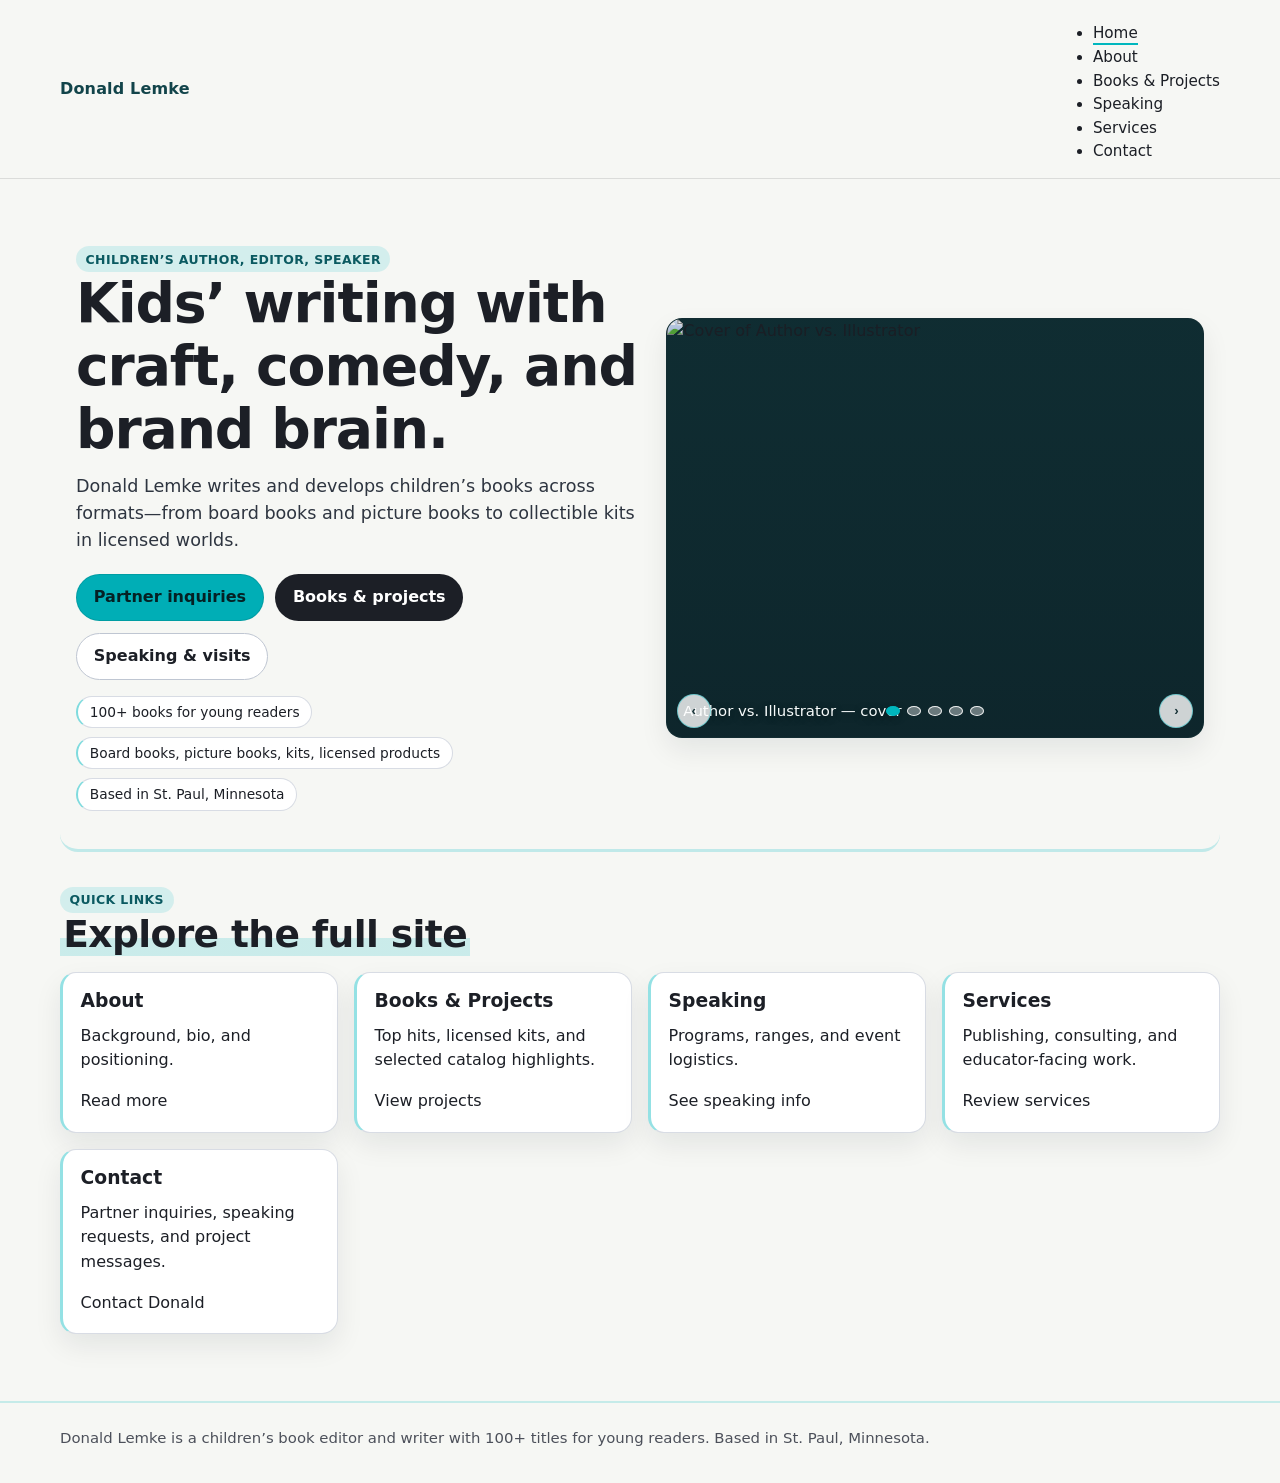
==== commit 8a918624: "Merge branch 'main' into codex/build-author-website-for-donald-lemke-t3wdsh" ====
--- a/styles.css
+++ b/styles.css
@@ -34,35 +34,10 @@
   backdrop-filter: blur(9px);
   border-bottom: 1px solid rgba(28, 31, 38, 0.12);
 }
-
-.nav-wrap {
-  display: flex;
-  align-items: center;
-  justify-content: space-between;
-  gap: 1rem;
-  padding: 0.9rem 0;
-}
-
-.brand { font-weight: 850; letter-spacing: 0.01em; color: #12444a; white-space: nowrap; }
-
-.site-nav { margin-left: auto; }
-.site-nav-list {
-  list-style: none;
-  margin: 0;
-  padding: 0;
-  display: flex;
-  align-items: center;
-  gap: 1rem;
-}
-
-/* Backward compatibility for existing pages with plain <nav> links */
-nav { font-size: 0.95rem; }
-nav > a { margin-right: 1rem; }
-nav > a:last-child { margin-right: 0; }
-
-.site-nav a::after,
-nav a::after,
-a.link::after {
+.nav-wrap { display: flex; align-items: center; justify-content: space-between; gap: 1rem; padding: 0.9rem 0; }
+.brand { font-weight: 850; letter-spacing: 0.01em; color: #12444a; }
+nav { display: flex; flex-wrap: wrap; gap: 1rem; font-size: 0.95rem; }
+nav a::after, a.link::after {
   content: "";
   position: absolute;
   left: 0;
@@ -72,14 +47,7 @@
   background: var(--teal);
   transition: right 180ms ease;
 }
-
-.site-nav a:hover::after,
-.site-nav a[aria-current="page"]::after,
-nav a:hover::after,
-nav a[aria-current="page"]::after,
-a.link:hover::after {
-  right: 0;
-}
+nav a:hover::after, nav a[aria-current="page"]::after, a.link:hover::after { right: 0; }
 
 h1, h2, h3 { line-height: 1.14; margin: 0 0 0.75rem; }
 h1 { font-size: clamp(2.2rem, 5.6vw, 3.45rem); letter-spacing: -0.02em; }
@@ -87,6 +55,7 @@
 p { margin: 0 0 1rem; }
 
 .hero {
+  position: relative;
   display: grid;
   grid-template-columns: 1.05fr 1fr;
   gap: 1.6rem;
@@ -97,7 +66,6 @@
   border-radius: 18px;
   margin-top: 0.5rem;
 }
-
 .lead { font-size: 1.1rem; color: #2e3540; }
 
 .accent-label {
@@ -232,30 +200,6 @@
 }
 
 @media (max-width: 920px) {
-  .nav-wrap {
-    flex-direction: column;
-    align-items: flex-start;
-    gap: 0.5rem;
-  }
-
-  .site-nav,
-  nav {
-    width: 100%;
-  }
-
-  .site-nav-list {
-    width: 100%;
-    gap: 0.5rem 0.9rem;
-    flex-wrap: wrap;
-    align-items: center;
-  }
-
-  nav > a {
-    display: inline-block;
-    margin-right: 0.9rem;
-    margin-bottom: 0.35rem;
-  }
-
   .hero,.columns-2,.rate-grid { grid-template-columns:1fr; }
   .hero { padding-top:2.2rem; }
   .hero-carousel { min-height:320px; }
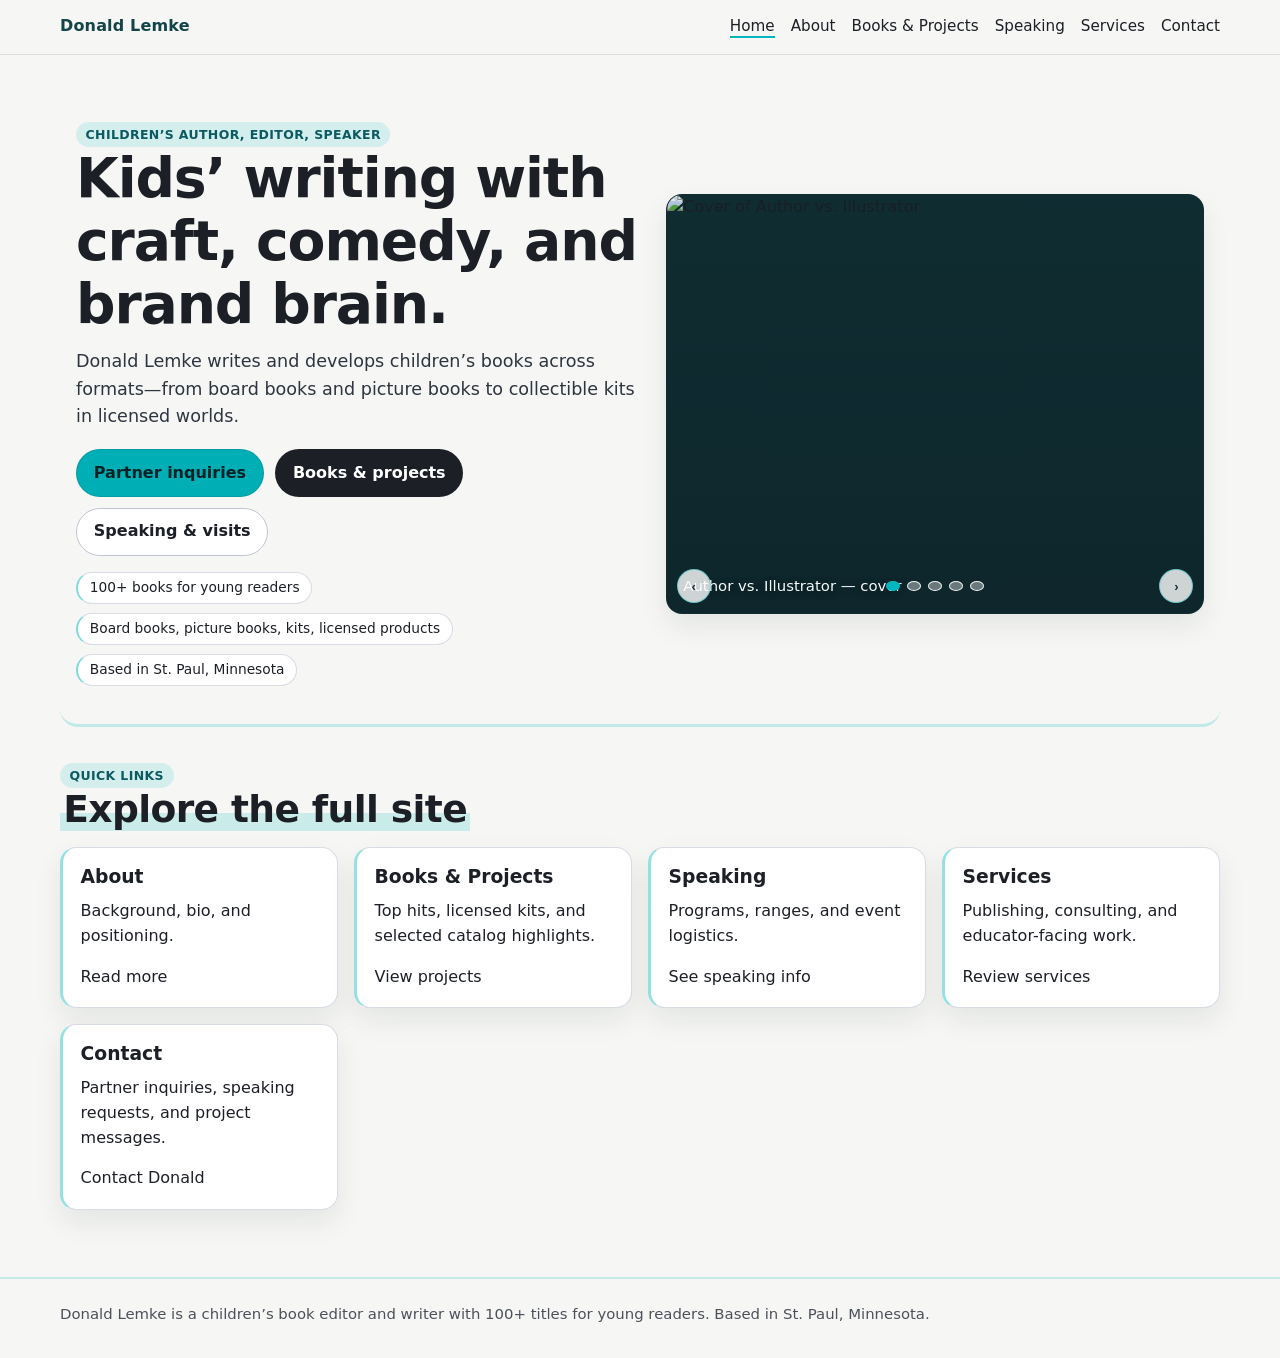
==== commit d7f098f1: "Fix GitHub Pages nav and asset paths across all pages" ====
--- a/index.html
+++ b/index.html
@@ -5,7 +5,7 @@
   <meta name="viewport" content="width=device-width, initial-scale=1.0" />
   <title>Donald Lemke — Children’s Author, Editor & Speaker</title>
   <meta name="description" content="Clever, human-first writing for kids—original stories, licensed worlds, and everything in between." />
-  <link rel="stylesheet" href="/styles.css" />
+  <link rel="stylesheet" href="styles.css" />
 </head>
 <body>
   <header class="site-header">
@@ -15,7 +15,7 @@
         <ul class="site-nav-list">
           <li><a href="/" aria-current="page">Home</a></li>
           <li><a href="/about/">About</a></li>
-          <li><a href="/books/">Books &amp; Projects</a></li>
+          <li><a href="/books/">Books & Projects</a></li>
           <li><a href="/speaking/">Speaking</a></li>
           <li><a href="/services/">Services</a></li>
           <li><a href="/contact/">Contact</a></li>
@@ -93,6 +93,6 @@
     </div>
   </footer>
 
-  <script src="/script.js"></script>
+  <script src="script.js"></script>
 </body>
 </html>
--- a/styles.css
+++ b/styles.css
@@ -34,10 +34,35 @@
   backdrop-filter: blur(9px);
   border-bottom: 1px solid rgba(28, 31, 38, 0.12);
 }
-.nav-wrap { display: flex; align-items: center; justify-content: space-between; gap: 1rem; padding: 0.9rem 0; }
-.brand { font-weight: 850; letter-spacing: 0.01em; color: #12444a; }
-nav { display: flex; flex-wrap: wrap; gap: 1rem; font-size: 0.95rem; }
-nav a::after, a.link::after {
+
+.nav-wrap {
+  display: flex;
+  align-items: center;
+  justify-content: space-between;
+  gap: 1rem;
+  padding: 0.9rem 0;
+}
+
+.brand { font-weight: 850; letter-spacing: 0.01em; color: #12444a; white-space: nowrap; }
+
+.site-nav { margin-left: auto; }
+.site-nav-list {
+  list-style: none;
+  margin: 0;
+  padding: 0;
+  display: flex;
+  align-items: center;
+  gap: 1rem;
+}
+
+/* Backward compatibility for existing pages with plain <nav> links */
+nav { font-size: 0.95rem; }
+nav > a { margin-right: 1rem; }
+nav > a:last-child { margin-right: 0; }
+
+.site-nav a::after,
+nav a::after,
+a.link::after {
   content: "";
   position: absolute;
   left: 0;
@@ -47,7 +72,14 @@
   background: var(--teal);
   transition: right 180ms ease;
 }
-nav a:hover::after, nav a[aria-current="page"]::after, a.link:hover::after { right: 0; }
+
+.site-nav a:hover::after,
+.site-nav a[aria-current="page"]::after,
+nav a:hover::after,
+nav a[aria-current="page"]::after,
+a.link:hover::after {
+  right: 0;
+}
 
 h1, h2, h3 { line-height: 1.14; margin: 0 0 0.75rem; }
 h1 { font-size: clamp(2.2rem, 5.6vw, 3.45rem); letter-spacing: -0.02em; }
@@ -55,7 +87,6 @@
 p { margin: 0 0 1rem; }
 
 .hero {
-  position: relative;
   display: grid;
   grid-template-columns: 1.05fr 1fr;
   gap: 1.6rem;
@@ -66,6 +97,7 @@
   border-radius: 18px;
   margin-top: 0.5rem;
 }
+
 .lead { font-size: 1.1rem; color: #2e3540; }
 
 .accent-label {
@@ -200,6 +232,30 @@
 }
 
 @media (max-width: 920px) {
+  .nav-wrap {
+    flex-direction: column;
+    align-items: flex-start;
+    gap: 0.5rem;
+  }
+
+  .site-nav,
+  nav {
+    width: 100%;
+  }
+
+  .site-nav-list {
+    width: 100%;
+    gap: 0.5rem 0.9rem;
+    flex-wrap: wrap;
+    align-items: center;
+  }
+
+  nav > a {
+    display: inline-block;
+    margin-right: 0.9rem;
+    margin-bottom: 0.35rem;
+  }
+
   .hero,.columns-2,.rate-grid { grid-template-columns:1fr; }
   .hero { padding-top:2.2rem; }
   .hero-carousel { min-height:320px; }
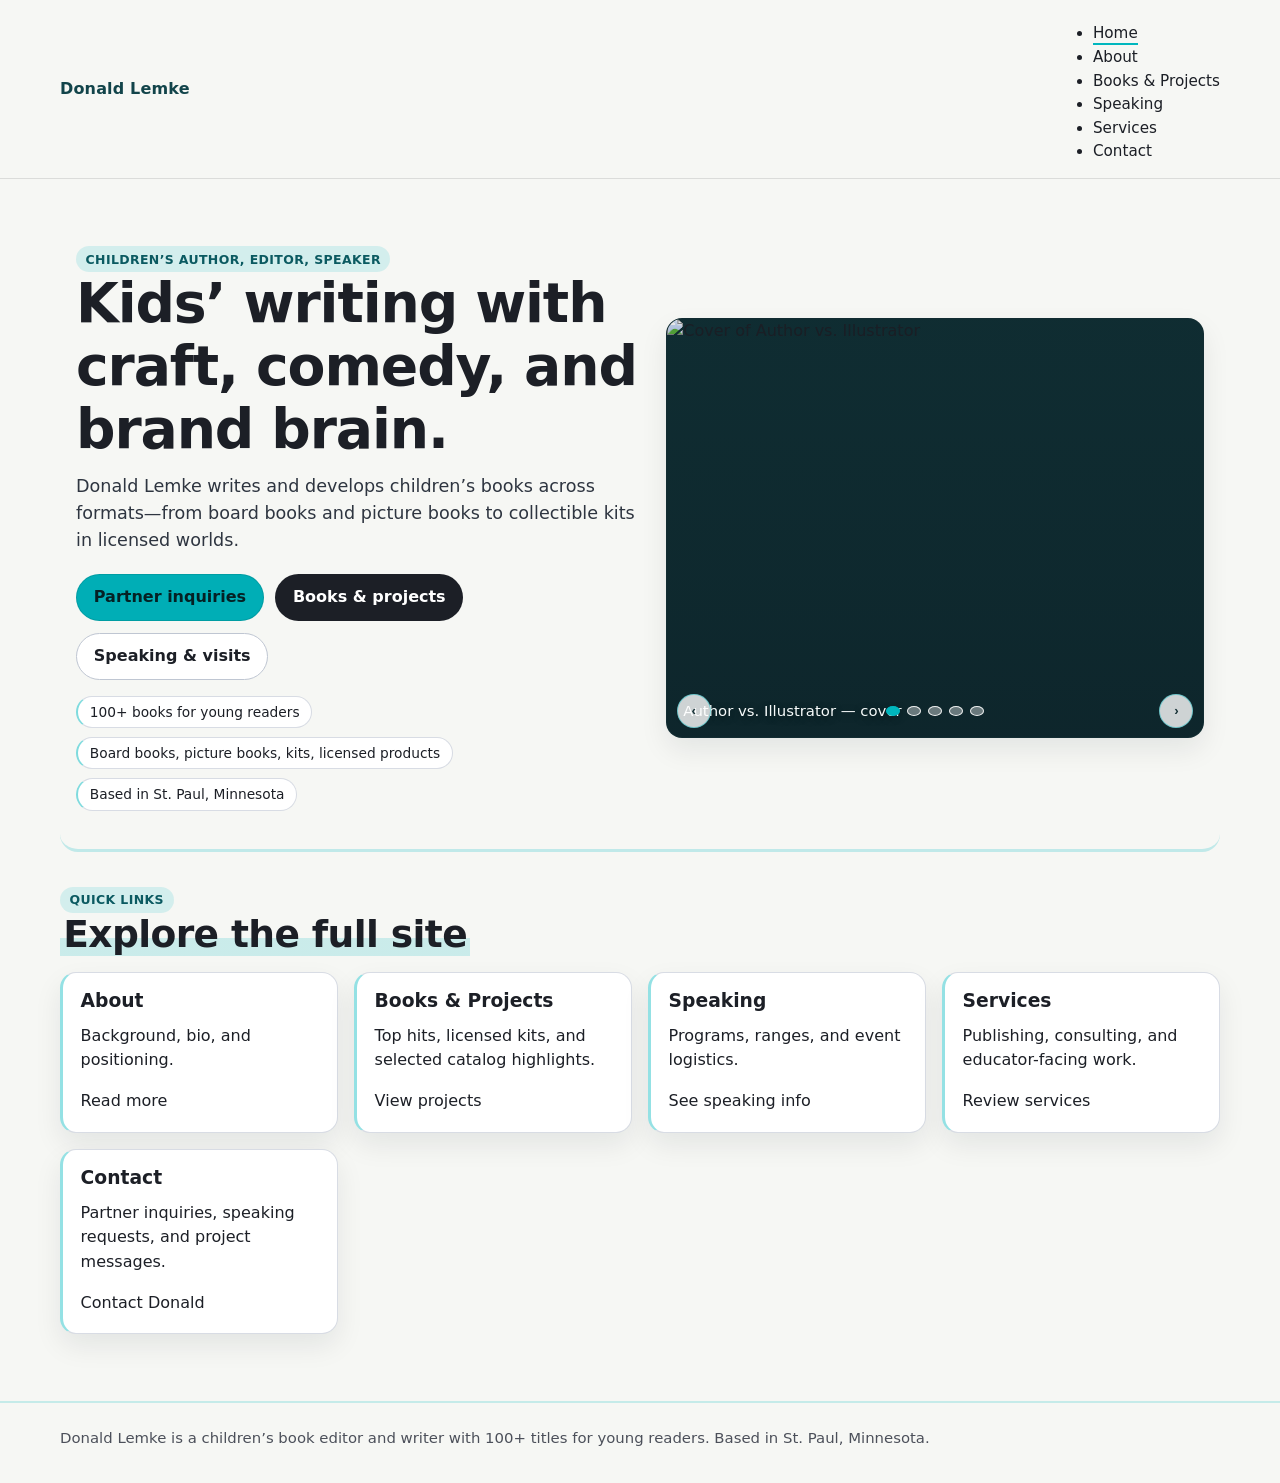
==== commit b06474f2: "Merge branch 'main' into codex/build-author-website-for-donald-lemke-hz2srl" ====
--- a/index.html
+++ b/index.html
@@ -5,7 +5,7 @@
   <meta name="viewport" content="width=device-width, initial-scale=1.0" />
   <title>Donald Lemke — Children’s Author, Editor & Speaker</title>
   <meta name="description" content="Clever, human-first writing for kids—original stories, licensed worlds, and everything in between." />
-  <link rel="stylesheet" href="styles.css" />
+  <link rel="stylesheet" href="/styles.css" />
 </head>
 <body>
   <header class="site-header">
@@ -15,7 +15,7 @@
         <ul class="site-nav-list">
           <li><a href="/" aria-current="page">Home</a></li>
           <li><a href="/about/">About</a></li>
-          <li><a href="/books/">Books & Projects</a></li>
+          <li><a href="/books/">Books &amp; Projects</a></li>
           <li><a href="/speaking/">Speaking</a></li>
           <li><a href="/services/">Services</a></li>
           <li><a href="/contact/">Contact</a></li>
@@ -93,6 +93,6 @@
     </div>
   </footer>
 
-  <script src="script.js"></script>
+  <script src="/script.js"></script>
 </body>
 </html>
--- a/styles.css
+++ b/styles.css
@@ -34,35 +34,10 @@
   backdrop-filter: blur(9px);
   border-bottom: 1px solid rgba(28, 31, 38, 0.12);
 }
-
-.nav-wrap {
-  display: flex;
-  align-items: center;
-  justify-content: space-between;
-  gap: 1rem;
-  padding: 0.9rem 0;
-}
-
-.brand { font-weight: 850; letter-spacing: 0.01em; color: #12444a; white-space: nowrap; }
-
-.site-nav { margin-left: auto; }
-.site-nav-list {
-  list-style: none;
-  margin: 0;
-  padding: 0;
-  display: flex;
-  align-items: center;
-  gap: 1rem;
-}
-
-/* Backward compatibility for existing pages with plain <nav> links */
-nav { font-size: 0.95rem; }
-nav > a { margin-right: 1rem; }
-nav > a:last-child { margin-right: 0; }
-
-.site-nav a::after,
-nav a::after,
-a.link::after {
+.nav-wrap { display: flex; align-items: center; justify-content: space-between; gap: 1rem; padding: 0.9rem 0; }
+.brand { font-weight: 850; letter-spacing: 0.01em; color: #12444a; }
+nav { display: flex; flex-wrap: wrap; gap: 1rem; font-size: 0.95rem; }
+nav a::after, a.link::after {
   content: "";
   position: absolute;
   left: 0;
@@ -72,14 +47,7 @@
   background: var(--teal);
   transition: right 180ms ease;
 }
-
-.site-nav a:hover::after,
-.site-nav a[aria-current="page"]::after,
-nav a:hover::after,
-nav a[aria-current="page"]::after,
-a.link:hover::after {
-  right: 0;
-}
+nav a:hover::after, nav a[aria-current="page"]::after, a.link:hover::after { right: 0; }
 
 h1, h2, h3 { line-height: 1.14; margin: 0 0 0.75rem; }
 h1 { font-size: clamp(2.2rem, 5.6vw, 3.45rem); letter-spacing: -0.02em; }
@@ -87,6 +55,7 @@
 p { margin: 0 0 1rem; }
 
 .hero {
+  position: relative;
   display: grid;
   grid-template-columns: 1.05fr 1fr;
   gap: 1.6rem;
@@ -97,7 +66,6 @@
   border-radius: 18px;
   margin-top: 0.5rem;
 }
-
 .lead { font-size: 1.1rem; color: #2e3540; }
 
 .accent-label {
@@ -232,30 +200,6 @@
 }
 
 @media (max-width: 920px) {
-  .nav-wrap {
-    flex-direction: column;
-    align-items: flex-start;
-    gap: 0.5rem;
-  }
-
-  .site-nav,
-  nav {
-    width: 100%;
-  }
-
-  .site-nav-list {
-    width: 100%;
-    gap: 0.5rem 0.9rem;
-    flex-wrap: wrap;
-    align-items: center;
-  }
-
-  nav > a {
-    display: inline-block;
-    margin-right: 0.9rem;
-    margin-bottom: 0.35rem;
-  }
-
   .hero,.columns-2,.rate-grid { grid-template-columns:1fr; }
   .hero { padding-top:2.2rem; }
   .hero-carousel { min-height:320px; }
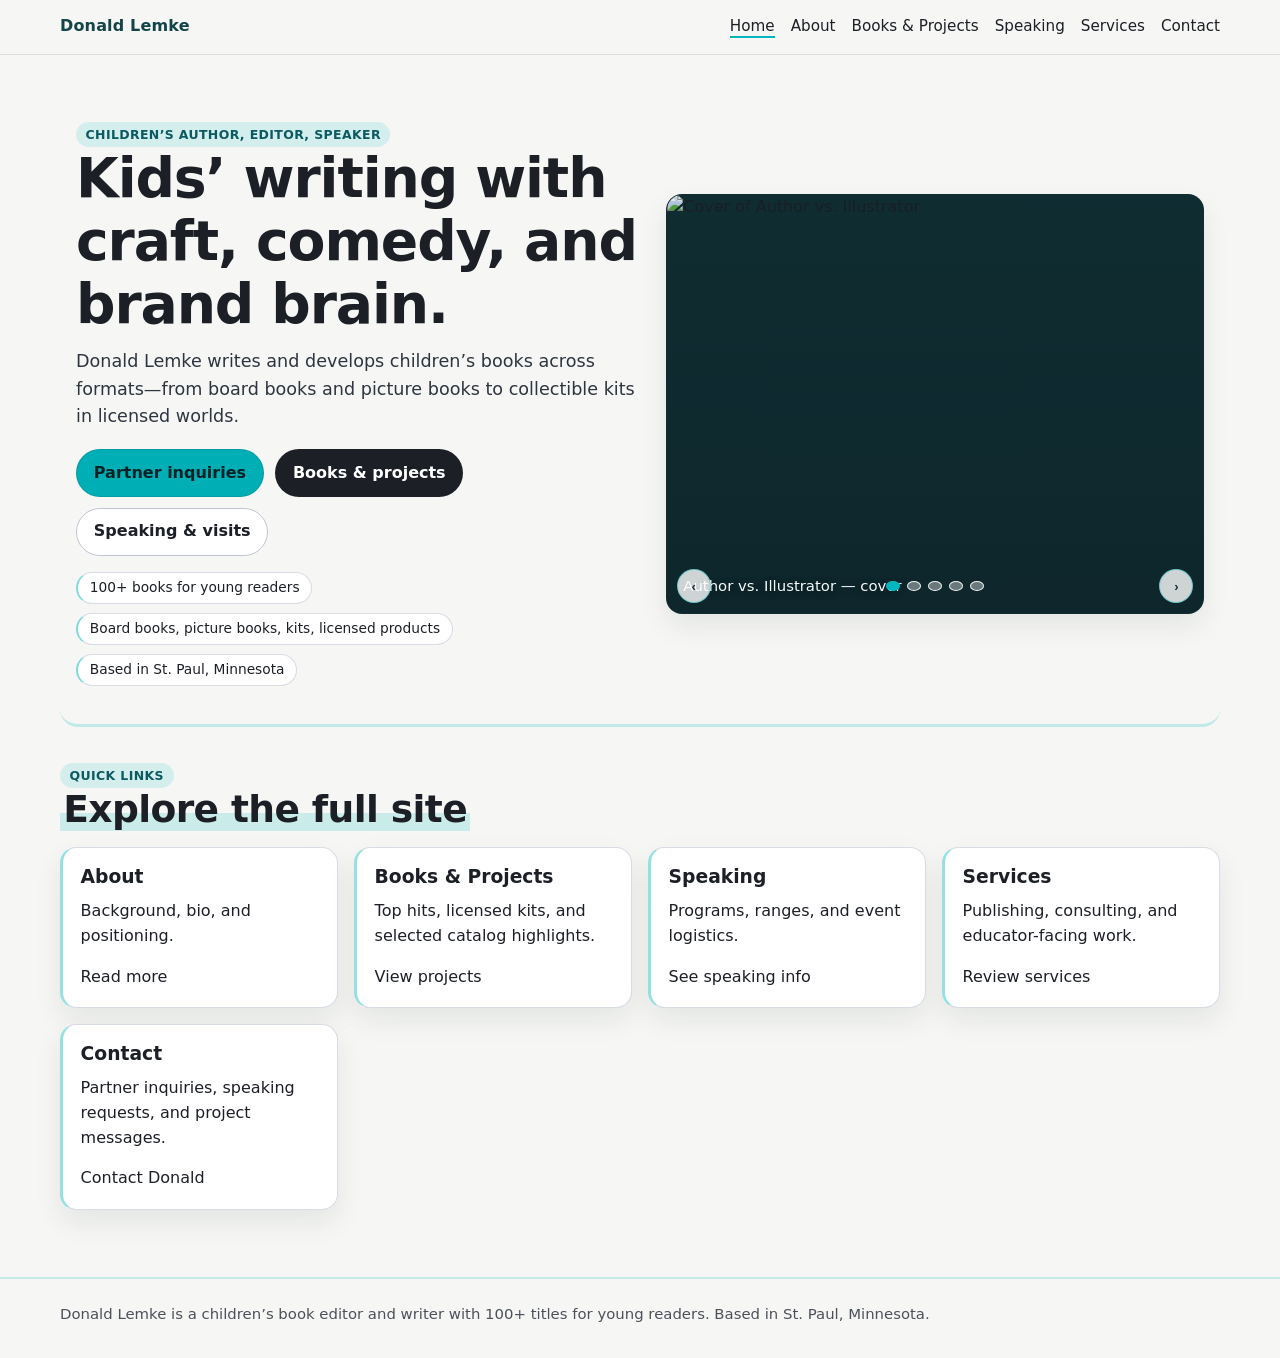
==== commit d583f1c3: "Make all Books project cards fully clickable to Amazon" ====
--- a/index.html
+++ b/index.html
@@ -5,7 +5,7 @@
   <meta name="viewport" content="width=device-width, initial-scale=1.0" />
   <title>Donald Lemke — Children’s Author, Editor & Speaker</title>
   <meta name="description" content="Clever, human-first writing for kids—original stories, licensed worlds, and everything in between." />
-  <link rel="stylesheet" href="/styles.css" />
+  <link rel="stylesheet" href="styles.css" />
 </head>
 <body>
   <header class="site-header">
@@ -15,7 +15,7 @@
         <ul class="site-nav-list">
           <li><a href="/" aria-current="page">Home</a></li>
           <li><a href="/about/">About</a></li>
-          <li><a href="/books/">Books &amp; Projects</a></li>
+          <li><a href="/books/">Books & Projects</a></li>
           <li><a href="/speaking/">Speaking</a></li>
           <li><a href="/services/">Services</a></li>
           <li><a href="/contact/">Contact</a></li>
@@ -93,6 +93,6 @@
     </div>
   </footer>
 
-  <script src="/script.js"></script>
+  <script src="script.js"></script>
 </body>
 </html>
--- a/styles.css
+++ b/styles.css
@@ -34,10 +34,35 @@
   backdrop-filter: blur(9px);
   border-bottom: 1px solid rgba(28, 31, 38, 0.12);
 }
-.nav-wrap { display: flex; align-items: center; justify-content: space-between; gap: 1rem; padding: 0.9rem 0; }
-.brand { font-weight: 850; letter-spacing: 0.01em; color: #12444a; }
-nav { display: flex; flex-wrap: wrap; gap: 1rem; font-size: 0.95rem; }
-nav a::after, a.link::after {
+
+.nav-wrap {
+  display: flex;
+  align-items: center;
+  justify-content: space-between;
+  gap: 1rem;
+  padding: 0.9rem 0;
+}
+
+.brand { font-weight: 850; letter-spacing: 0.01em; color: #12444a; white-space: nowrap; }
+
+.site-nav { margin-left: auto; }
+.site-nav-list {
+  list-style: none;
+  margin: 0;
+  padding: 0;
+  display: flex;
+  align-items: center;
+  gap: 1rem;
+}
+
+/* Backward compatibility for existing pages with plain <nav> links */
+nav { font-size: 0.95rem; }
+nav > a { margin-right: 1rem; }
+nav > a:last-child { margin-right: 0; }
+
+.site-nav a::after,
+nav a::after,
+a.link::after {
   content: "";
   position: absolute;
   left: 0;
@@ -47,7 +72,14 @@
   background: var(--teal);
   transition: right 180ms ease;
 }
-nav a:hover::after, nav a[aria-current="page"]::after, a.link:hover::after { right: 0; }
+
+.site-nav a:hover::after,
+.site-nav a[aria-current="page"]::after,
+nav a:hover::after,
+nav a[aria-current="page"]::after,
+a.link:hover::after {
+  right: 0;
+}
 
 h1, h2, h3 { line-height: 1.14; margin: 0 0 0.75rem; }
 h1 { font-size: clamp(2.2rem, 5.6vw, 3.45rem); letter-spacing: -0.02em; }
@@ -55,7 +87,6 @@
 p { margin: 0 0 1rem; }
 
 .hero {
-  position: relative;
   display: grid;
   grid-template-columns: 1.05fr 1fr;
   gap: 1.6rem;
@@ -66,6 +97,7 @@
   border-radius: 18px;
   margin-top: 0.5rem;
 }
+
 .lead { font-size: 1.1rem; color: #2e3540; }
 
 .accent-label {
@@ -200,6 +232,30 @@
 }
 
 @media (max-width: 920px) {
+  .nav-wrap {
+    flex-direction: column;
+    align-items: flex-start;
+    gap: 0.5rem;
+  }
+
+  .site-nav,
+  nav {
+    width: 100%;
+  }
+
+  .site-nav-list {
+    width: 100%;
+    gap: 0.5rem 0.9rem;
+    flex-wrap: wrap;
+    align-items: center;
+  }
+
+  nav > a {
+    display: inline-block;
+    margin-right: 0.9rem;
+    margin-bottom: 0.35rem;
+  }
+
   .hero,.columns-2,.rate-grid { grid-template-columns:1fr; }
   .hero { padding-top:2.2rem; }
   .hero-carousel { min-height:320px; }
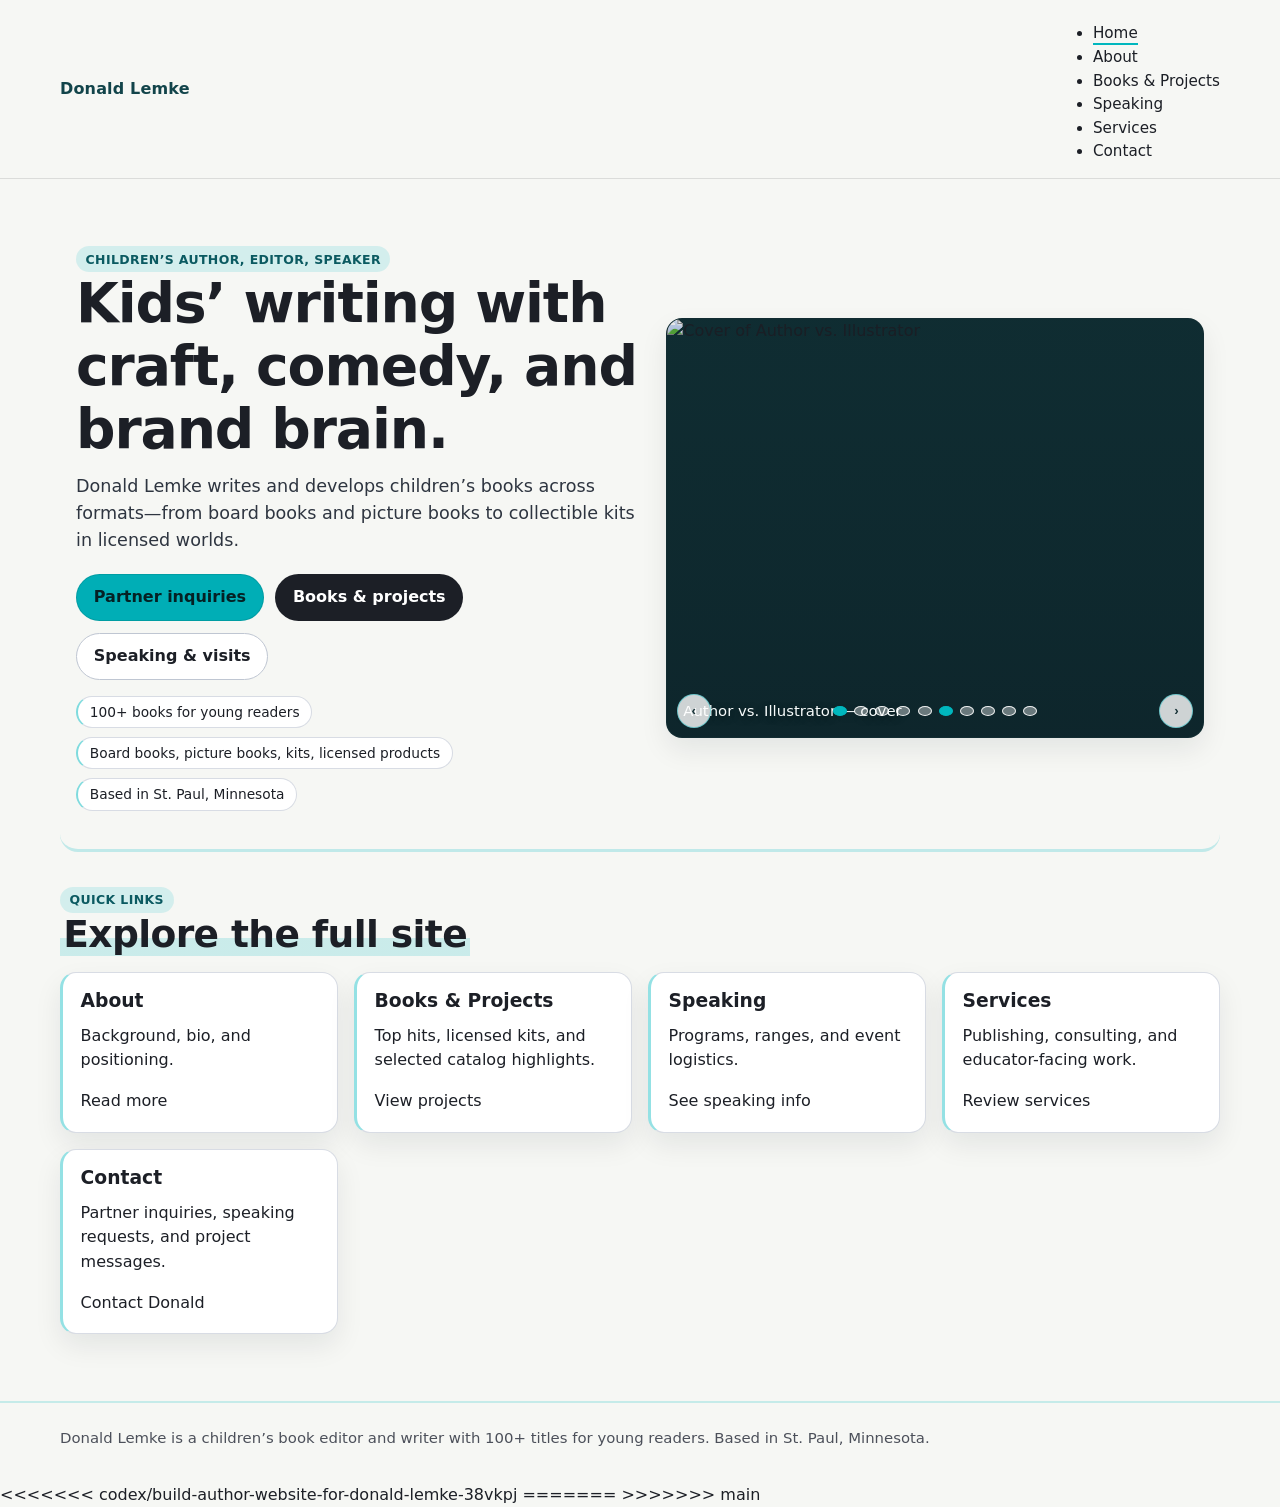
==== commit aeb9e15b: "Merge branch 'main' into codex/build-author-website-for-donald-lemke-38vkpj" ====
--- a/index.html
+++ b/index.html
@@ -5,7 +5,7 @@
   <meta name="viewport" content="width=device-width, initial-scale=1.0" />
   <title>Donald Lemke — Children’s Author, Editor & Speaker</title>
   <meta name="description" content="Clever, human-first writing for kids—original stories, licensed worlds, and everything in between." />
-  <link rel="stylesheet" href="styles.css" />
+  <link rel="stylesheet" href="/styles.css" />
 </head>
 <body>
   <header class="site-header">
@@ -15,7 +15,7 @@
         <ul class="site-nav-list">
           <li><a href="/" aria-current="page">Home</a></li>
           <li><a href="/about/">About</a></li>
-          <li><a href="/books/">Books & Projects</a></li>
+          <li><a href="/books/">Books &amp; Projects</a></li>
           <li><a href="/speaking/">Speaking</a></li>
           <li><a href="/services/">Services</a></li>
           <li><a href="/contact/">Contact</a></li>
@@ -93,6 +93,10 @@
     </div>
   </footer>
 
+<<<<<<< codex/build-author-website-for-donald-lemke-38vkpj
   <script src="script.js"></script>
+=======
+  <script src="/script.js"></script>
+>>>>>>> main
 </body>
 </html>
--- a/styles.css
+++ b/styles.css
@@ -34,35 +34,10 @@
   backdrop-filter: blur(9px);
   border-bottom: 1px solid rgba(28, 31, 38, 0.12);
 }
-
-.nav-wrap {
-  display: flex;
-  align-items: center;
-  justify-content: space-between;
-  gap: 1rem;
-  padding: 0.9rem 0;
-}
-
-.brand { font-weight: 850; letter-spacing: 0.01em; color: #12444a; white-space: nowrap; }
-
-.site-nav { margin-left: auto; }
-.site-nav-list {
-  list-style: none;
-  margin: 0;
-  padding: 0;
-  display: flex;
-  align-items: center;
-  gap: 1rem;
-}
-
-/* Backward compatibility for existing pages with plain <nav> links */
-nav { font-size: 0.95rem; }
-nav > a { margin-right: 1rem; }
-nav > a:last-child { margin-right: 0; }
-
-.site-nav a::after,
-nav a::after,
-a.link::after {
+.nav-wrap { display: flex; align-items: center; justify-content: space-between; gap: 1rem; padding: 0.9rem 0; }
+.brand { font-weight: 850; letter-spacing: 0.01em; color: #12444a; }
+nav { display: flex; flex-wrap: wrap; gap: 1rem; font-size: 0.95rem; }
+nav a::after, a.link::after {
   content: "";
   position: absolute;
   left: 0;
@@ -72,14 +47,7 @@
   background: var(--teal);
   transition: right 180ms ease;
 }
-
-.site-nav a:hover::after,
-.site-nav a[aria-current="page"]::after,
-nav a:hover::after,
-nav a[aria-current="page"]::after,
-a.link:hover::after {
-  right: 0;
-}
+nav a:hover::after, nav a[aria-current="page"]::after, a.link:hover::after { right: 0; }
 
 h1, h2, h3 { line-height: 1.14; margin: 0 0 0.75rem; }
 h1 { font-size: clamp(2.2rem, 5.6vw, 3.45rem); letter-spacing: -0.02em; }
@@ -87,6 +55,7 @@
 p { margin: 0 0 1rem; }
 
 .hero {
+  position: relative;
   display: grid;
   grid-template-columns: 1.05fr 1fr;
   gap: 1.6rem;
@@ -97,7 +66,6 @@
   border-radius: 18px;
   margin-top: 0.5rem;
 }
-
 .lead { font-size: 1.1rem; color: #2e3540; }
 
 .accent-label {
@@ -232,30 +200,6 @@
 }
 
 @media (max-width: 920px) {
-  .nav-wrap {
-    flex-direction: column;
-    align-items: flex-start;
-    gap: 0.5rem;
-  }
-
-  .site-nav,
-  nav {
-    width: 100%;
-  }
-
-  .site-nav-list {
-    width: 100%;
-    gap: 0.5rem 0.9rem;
-    flex-wrap: wrap;
-    align-items: center;
-  }
-
-  nav > a {
-    display: inline-block;
-    margin-right: 0.9rem;
-    margin-bottom: 0.35rem;
-  }
-
   .hero,.columns-2,.rate-grid { grid-template-columns:1fr; }
   .hero { padding-top:2.2rem; }
   .hero-carousel { min-height:320px; }
